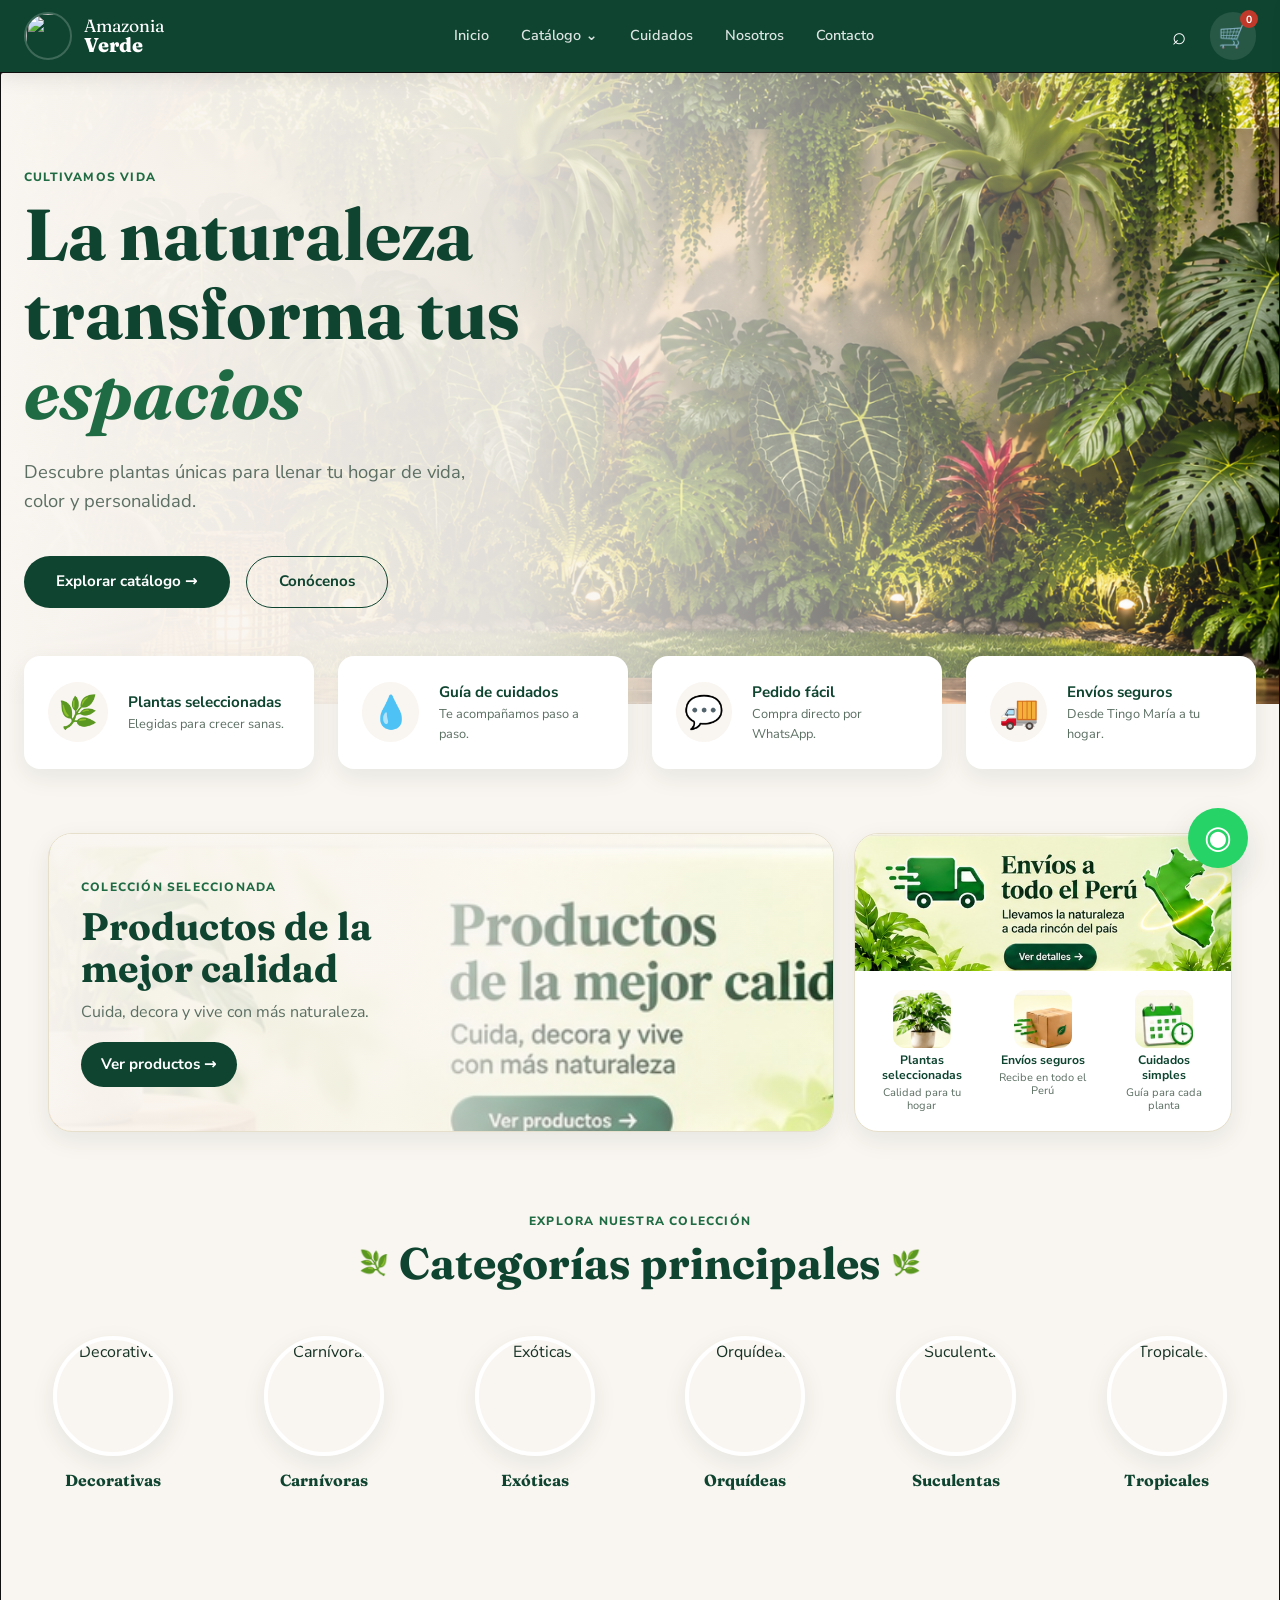
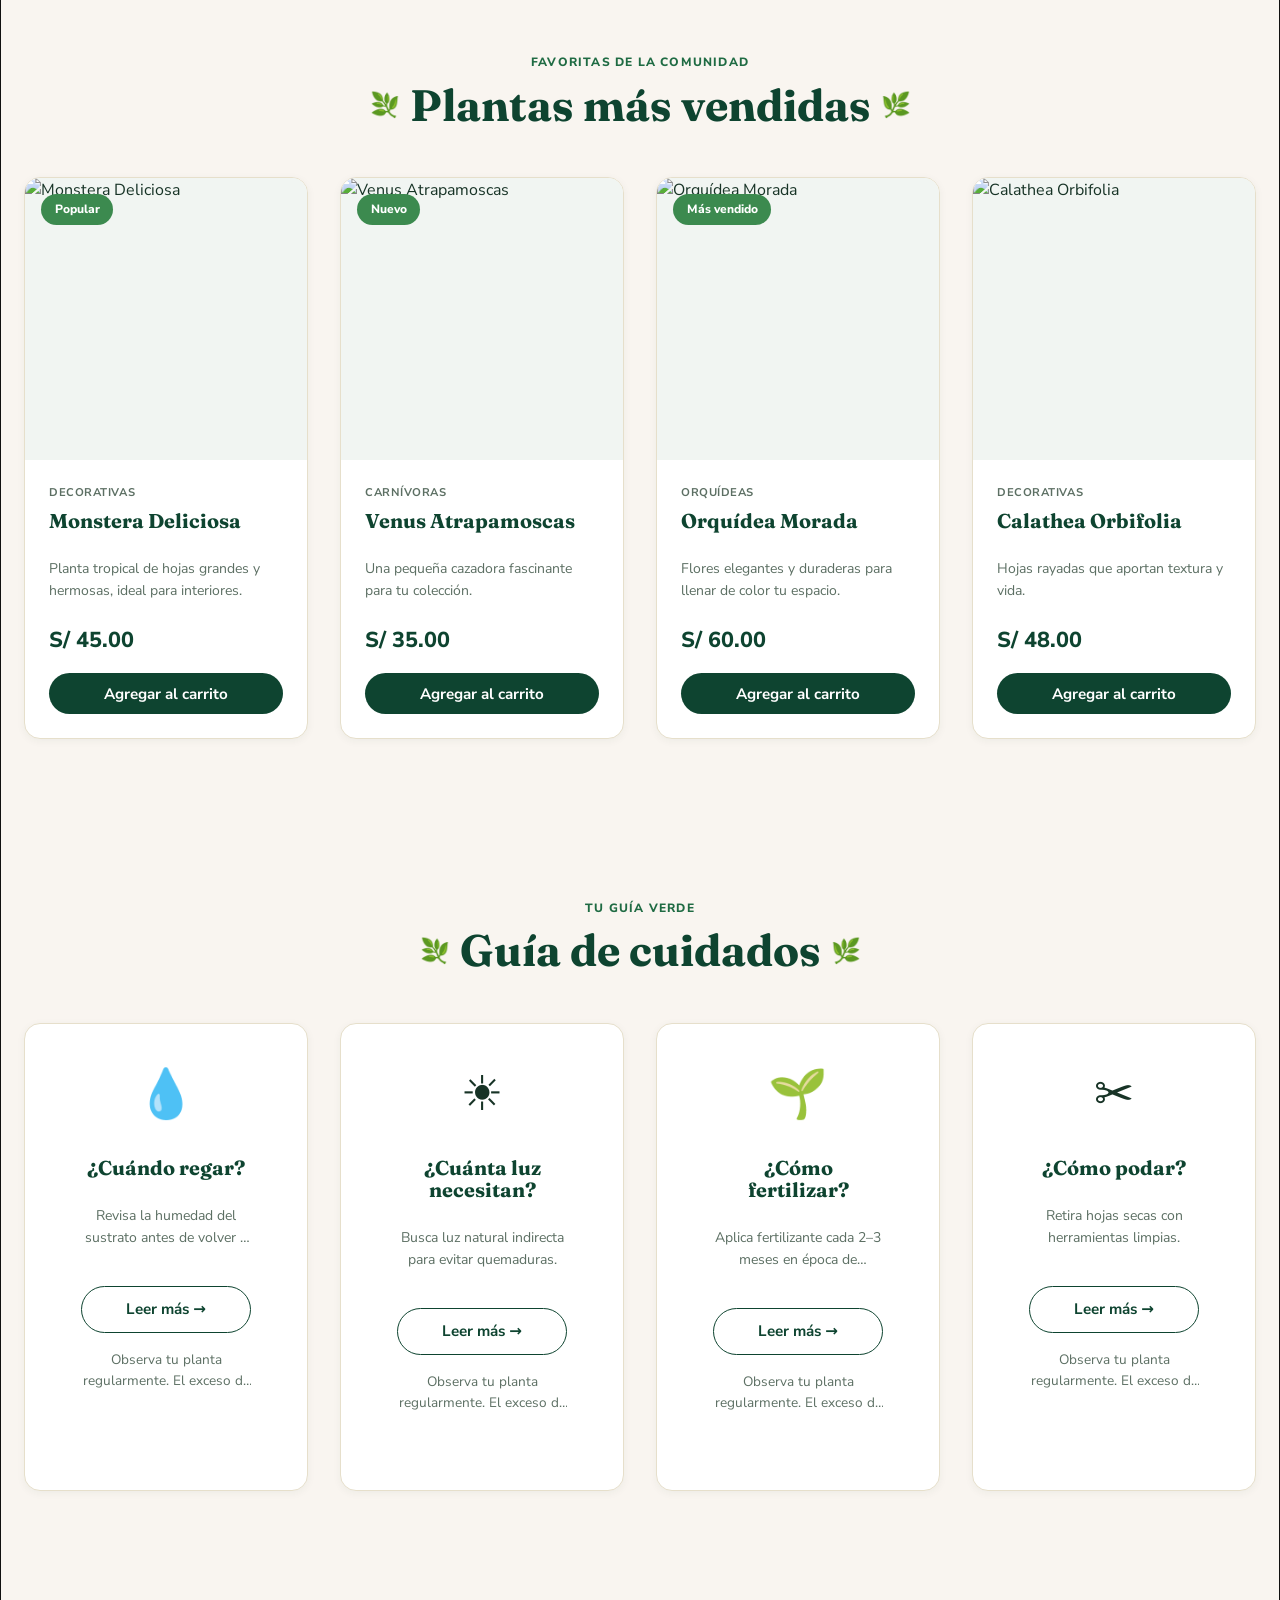
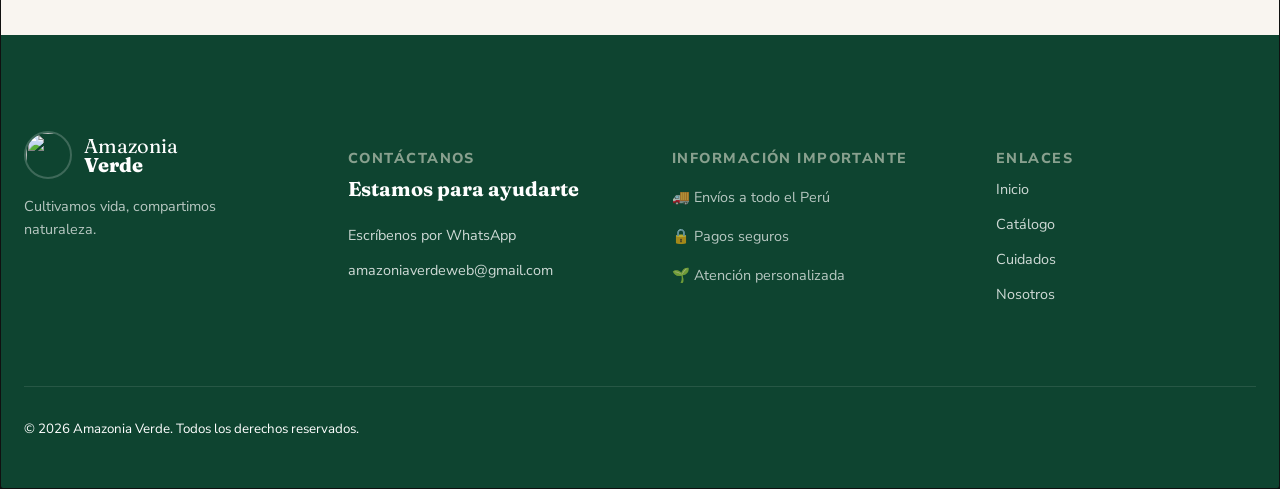
==== index.html @ eeb470ed "Rediseñar vista completa del carrito" ====
<!doctype html>
<html lang="es">
<head>
  <meta charset="UTF-8">
  <meta name="viewport" content="width=device-width, initial-scale=1">
  <meta name="description" content="Amazonia Verde: plantas que dan vida a tus espacios.">
  <meta name="theme-color" content="#0e4430">
  <title>Amazonia Verde | Plantas que dan vida</title>
  <link rel="preconnect" href="https://fonts.googleapis.com">
  <link rel="preconnect" href="https://fonts.gstatic.com" crossorigin>
  <link href="https://fonts.googleapis.com/css2?family=Fraunces:wght@600;700&family=Nunito+Sans:wght@400;600;700;800&display=swap" rel="stylesheet">
  <link rel="stylesheet" href="css/styles.css">
</head>
<body>
  <header class="site-header">
    <a class="brand" href="#inicio" aria-label="Amazonia Verde, inicio"><img src="img/logo-amazonia-verde.jpg" alt="" class="brand-logo"><span>Amazonia<br><b>Verde</b></span></a>
    <nav class="main-nav" id="mainNav" aria-label="Navegación principal"><a href="#inicio">Inicio</a><a href="#catalogo">Catálogo <span>⌄</span></a><a href="#cuidados">Cuidados</a><a href="#nosotros">Nosotros</a><a href="#contacto">Contacto</a></nav>
    <div class="header-actions"><button class="icon-button" id="searchButton" aria-label="Buscar">⌕</button><button class="cart-button" id="btnCarrito" aria-label="Abrir carrito">🛒<b id="contador">0</b></button><button class="menu-button" id="menuButton" aria-label="Abrir menú">☰</button></div>
  </header>
  <main id="app" tabindex="-1"></main>
  <aside class="cart-drawer" id="panelCarrito" aria-label="Carrito de compras" aria-hidden="true"><div class="drawer-head"><div><small class="eyebrow">Tu selección</small><h2>Tu carrito</h2></div><button id="btnCerrar" class="close-button" aria-label="Cerrar carrito">×</button></div><div id="itemsCarrito" class="cart-items"></div><div class="cart-total"><span>Total</span><strong id="total">S/ 0.00</strong></div><label class="field-label">Tu nombre<input id="nombreCliente" type="text" placeholder="¿Cómo te llamas?"></label><button id="btnPedir" class="button button-whatsapp">Finalizar compra por WhatsApp →</button><button id="btnVaciar" class="button button-light">Vaciar carrito</button></aside>
  <div id="drawerBackdrop" class="drawer-backdrop"></div><a class="whatsapp-float" href="https://wa.me/51910388012" target="_blank" rel="noopener" aria-label="Escribir por WhatsApp">◉</a>
  <script src="https://cdn.jsdelivr.net/npm/@supabase/supabase-js@2.49.1"></script><script src="js/config.js"></script><script src="js/data.js"></script><script src="js/supabase.js"></script><script src="js/app.js"></script><script src="js/home_visuals.js"></script><script src="js/cart_page.js"></script>
</body>
</html>
---- css/styles.css ----
/*
 * Amazonia Verde - Stylesheet
 * Modern Botanical Design
 */

:root {
  /* Color Palette */
  --primary-green: #0E4430;
  --primary-green-rgb: 14, 68, 48;
  --secondary-green: #1F6B43;
  --accent-green: #88A08E;
  --leaf-green: #3C8A4F;
  --cream-bg: #F9F5F0;
  --white: #FFFFFF;
  --dark-text: #173326;
  --muted-text: #5C6F63;
  --gold-accent: #E8A23A;
  --danger-red: #C0392B;
  --line-color: #E6DFCB;

  /* Shadows & Radius */
  --shadow-sm: 0 2px 8px rgba(14, 68, 48, 0.05);
  --shadow-md: 0 8px 24px rgba(14, 68, 48, 0.08);
  --shadow-lg: 0 15px 35px rgba(14, 68, 48, 0.12);
  --radius-sm: 8px;
  --radius-md: 16px;
  --radius-lg: 24px;
  --radius-full: 9999px;

  /* Transitions */
  --transition: all 0.3s cubic-bezier(0.4, 0, 0.2, 1);
}

/* Base Styles */
* {
  box-sizing: border-box;
}

html {
  scroll-behavior: smooth;
}

body {
  margin: 0;
  background-color: var(--cream-bg);
  color: var(--dark-text);
  font-family: 'Nunito Sans', system-ui, -apple-system, sans-serif;
  font-size: 16px;
  line-height: 1.6;
  -webkit-font-smoothing: antialiased;
}

h1, h2, h3, h4 {
  font-family: 'Fraunces', Georgia, serif;
  font-weight: 700;
  line-height: 1.1;
  margin: 0;
}

a {
  color: inherit;
  text-decoration: none;
  transition: var(--transition);
}

button, input, select, textarea {
  font-family: inherit;
  font-size: inherit;
}

button {
  cursor: pointer;
  border: none;
  background: none;
}

img {
  max-width: 100%;
  height: auto;
  display: block;
}

.container {
  width: min(1280px, calc(100% - 3rem));
  margin-inline: auto;
}

.eyebrow {
  display: block;
  font-size: 0.75rem;
  font-weight: 800;
  text-transform: uppercase;
  letter-spacing: 0.1em;
  color: var(--secondary-green);
  margin-bottom: 0.5rem;
}

/* Header */
.site-header {
  position: sticky;
  top: 0;
  z-index: 100;
  background-color: var(--primary-green);
  color: var(--white);
  padding: 0.75rem max(1.5rem, calc((100% - 1280px) / 2));
  display: flex;
  align-items: center;
  justify-content: space-between;
  box-shadow: 0 4px 20px rgba(0, 0, 0, 0.1);
}

.brand {
  display: flex;
  align-items: center;
  gap: 0.75rem;
  font-family: 'Fraunces', serif;
  font-size: 1.1rem;
  line-height: 0.95;
}

.brand-logo {
  width: 48px;
  height: 48px;
  border-radius: 50%;
  border: 2px solid rgba(255, 255, 255, 0.2);
  object-fit: cover;
}

.brand span b {
  font-weight: 800;
  font-size: 1.25rem;
}

.main-nav {
  display: flex;
  gap: 2rem;
}

.main-nav a {
  font-size: 0.9rem;
  font-weight: 600;
  color: rgba(255, 255, 255, 0.85);
}

.main-nav a:hover {
  color: var(--white);
}

.header-actions {
  display: flex;
  align-items: center;
  gap: 1rem;
}

.icon-button, .cart-button, .menu-button {
  color: var(--white);
  padding: 0.5rem;
  display: flex;
  align-items: center;
  justify-content: center;
  font-size: 1.5rem;
  border-radius: var(--radius-full);
}

.cart-button {
  position: relative;
  background-color: rgba(255, 255, 255, 0.1);
}

.cart-button b {
  position: absolute;
  top: -2px;
  right: -2px;
  background-color: var(--danger-red);
  color: var(--white);
  font-size: 0.65rem;
  min-width: 18px;
  height: 18px;
  display: flex;
  align-items: center;
  justify-content: center;
  border-radius: 50%;
}

.menu-button {
  display: none;
}

/* Hero Section */
.hero {
  padding: 6rem 0;
  min-height: 500px;
  display: flex;
  align-items: center;
  background:
    linear-gradient(90deg, var(--cream-bg) 0%, rgba(249, 245, 240, 0.9) 40%, rgba(249, 245, 240, 0) 100%),
    url('../img/dashboard-jardin.png') right center / cover no-repeat;
}

.hero-content {
  max-width: 600px;
}

.hero h1 {
  font-size: clamp(2.5rem, 8vw, 4.5rem);
  color: var(--primary-green);
  margin-bottom: 1.5rem;
}

.hero h1 em {
  font-style: italic;
  color: var(--secondary-green);
}

.hero p {
  font-size: 1.15rem;
  color: var(--muted-text);
  margin-bottom: 2.5rem;
  max-width: 450px;
}

.hero-actions {
  display: flex;
  gap: 1rem;
}

/* Buttons */
.button {
  display: inline-flex;
  align-items: center;
  justify-content: center;
  padding: 0.8rem 2rem;
  border-radius: var(--radius-full);
  font-weight: 700;
  font-size: 0.95rem;
  transition: var(--transition);
}

.button-primary {
  background-color: var(--primary-green);
  color: var(--white);
}

.button-primary:hover {
  background-color: var(--secondary-green);
  transform: translateY(-3px);
  box-shadow: var(--shadow-md);
}

.button-light {
  background-color: transparent;
  color: var(--primary-green);
  border: 1.5px solid var(--primary-green);
}

.button-light:hover {
  background-color: var(--primary-green);
  color: var(--white);
}

.button-whatsapp {
  background-color: #25D366;
  color: var(--white);
}

.button-whatsapp:hover {
  background-color: #128C7E;
  transform: translateY(-3px);
  box-shadow: var(--shadow-md);
}

/* Features */
.features {
  display: grid;
  grid-template-columns: repeat(auto-fit, minmax(240px, 1fr));
  gap: 1.5rem;
  margin-top: -3rem;
  position: relative;
  z-index: 10;
}

.feature {
  background-color: var(--white);
  padding: 1.5rem;
  border-radius: var(--radius-md);
  box-shadow: var(--shadow-md);
  display: flex;
  align-items: center;
  gap: 1.25rem;
}

.feature span {
  font-size: 2rem;
  background-color: var(--cream-bg);
  width: 60px;
  height: 60px;
  display: flex;
  align-items: center;
  justify-content: center;
  border-radius: 50%;
}

.feature-info {
  display: flex;
  flex-direction: column;
}

.feature strong {
  font-size: 0.95rem;
  color: var(--primary-green);
}

.feature small {
  font-size: 0.8rem;
  color: var(--muted-text);
}

/* Section Common */
.section {
  padding: 5rem 0;
}

.section-heading {
  margin-bottom: 3rem;
  text-align: center;
}

.section-heading h2 {
  font-size: clamp(2rem, 5vw, 2.75rem);
  color: var(--primary-green);
  position: relative;
  display: inline-block;
}

.section-heading h2::after {
  content: '🌿';
  position: absolute;
  right: -40px;
  top: 50%;
  transform: translateY(-50%);
  font-size: 1.5rem;
}

.section-heading h2::before {
  content: '🌿';
  position: absolute;
  left: -40px;
  top: 50%;
  transform: translateY(-50%) scaleX(-1);
  font-size: 1.5rem;
}

/* Category Grid */
.category-grid {
  display: grid;
  grid-template-columns: repeat(auto-fill, minmax(150px, 1fr));
  gap: 2rem;
  justify-items: center;
}

.category-card {
  text-align: center;
  max-width: 140px;
}

.category-card img {
  width: 120px;
  height: 120px;
  border-radius: 50%;
  object-fit: cover;
  margin-bottom: 1rem;
  border: 4px solid var(--white);
  box-shadow: var(--shadow-md);
  transition: var(--transition);
}

.category-card:hover img {
  transform: scale(1.05) rotate(5deg);
  box-shadow: var(--shadow-lg);
  border-color: var(--accent-green);
}

.category-card h3 {
  font-size: 1rem;
  color: var(--primary-green);
  margin-bottom: 0.25rem;
}

.category-card small {
  display: none; /* Keep it clean like mockup */
}

/* Product Cards */
.product-grid {
  display: grid;
  grid-template-columns: repeat(auto-fill, minmax(260px, 1fr));
  gap: 2rem;
}

.product-card {
  background-color: var(--white);
  border-radius: var(--radius-md);
  overflow: hidden;
  box-shadow: var(--shadow-sm);
  transition: var(--transition);
  display: flex;
  flex-direction: column;
  position: relative;
  border: 1px solid var(--line-color);
}

.product-card:hover {
  transform: translateY(-10px);
  box-shadow: var(--shadow-lg);
}

.product-image {
  aspect-ratio: 1;
  overflow: hidden;
  background-color: #f1f5f2;
}

.product-image img {
  width: 100%;
  height: 100%;
  object-fit: cover;
  transition: var(--transition);
}

.product-card:hover .product-image img {
  transform: scale(1.1);
}

.product-body {
  padding: 1.5rem;
  flex-grow: 1;
  display: flex;
  flex-direction: column;
}

.product-body small {
  color: var(--muted-text);
  font-weight: 700;
  text-transform: uppercase;
  font-size: 0.7rem;
  letter-spacing: 0.05em;
  margin-bottom: 0.5rem;
}

.product-body h3 {
  font-size: 1.25rem;
  color: var(--primary-green);
  margin-bottom: 0.75rem;
}

.product-body p {
  font-size: 0.875rem;
  color: var(--muted-text);
  margin-bottom: 1.25rem;
  display: -webkit-box;
  -webkit-line-clamp: 2;
  -webkit-box-orient: vertical;
  overflow: hidden;
}

.product-meta {
  margin-top: auto;
  display: flex;
  align-items: center;
  justify-content: space-between;
}

.price {
  font-weight: 800;
  font-size: 1.35rem;
  color: var(--primary-green);
}

.tag {
  position: absolute;
  top: 1rem;
  left: 1rem;
  background-color: var(--leaf-green);
  color: var(--white);
  padding: 0.35rem 0.85rem;
  border-radius: var(--radius-full);
  font-size: 0.75rem;
  font-weight: 800;
  z-index: 2;
}

.product-card .button {
  width: 100%;
  margin-top: 1rem;
  padding: 0.65rem;
}

/* Catalog Page */
.banner {
  background-color: var(--primary-green);
  color: var(--white);
  padding: 4rem 2rem;
  text-align: center;
  border-radius: var(--radius-lg);
  margin-top: 1rem;
}

.banner h2 {
  font-size: 3rem;
  margin-bottom: 1rem;
}

.banner p {
  color: rgba(255, 255, 255, 0.8);
  max-width: 600px;
  margin-inline: auto;
}

.listing-header {
  display: flex;
  justify-content: space-between;
  align-items: flex-end;
  margin-bottom: 2rem;
}

.listing-layout {
  display: grid;
  grid-template-columns: 280px 1fr;
  gap: 3rem;
}

.filters {
  background-color: var(--white);
  padding: 2rem;
  border-radius: var(--radius-md);
  box-shadow: var(--shadow-sm);
  height: sticky;
  top: 100px;
  align-self: start;
}

.filters h3 {
  color: var(--primary-green);
  margin-bottom: 1.5rem;
  font-size: 1.5rem;
}

.filters label {
  display: block;
  margin-bottom: 1rem;
  font-weight: 600;
  color: var(--muted-text);
  font-size: 0.9rem;
}

.filters input[type="search"],
.filters input[type="number"],
.sort-select {
  width: 100%;
  padding: 0.75rem 1rem;
  border: 1px solid var(--line-color);
  border-radius: var(--radius-full);
  margin-top: 0.5rem;
  background-color: var(--cream-bg);
}

.filter-check {
  display: flex !important;
  align-items: center;
  gap: 0.75rem;
  cursor: pointer;
}

.filter-check input {
  width: 18px;
  height: 18px;
  accent-color: var(--primary-green);
}

hr {
  border: none;
  border-top: 1px solid var(--line-color);
  margin: 1.5rem 0;
}

/* Detail Page */
.detail-layout {
  display: grid;
  grid-template-columns: 80px 1.2fr 1fr;
  gap: 2.5rem;
  margin-top: 3rem;
}

.thumbs {
  display: flex;
  flex-direction: column;
  gap: 1rem;
}

.thumbs img {
  border-radius: var(--radius-sm);
  border: 2px solid transparent;
  cursor: pointer;
  transition: var(--transition);
}

.thumbs img:hover {
  border-color: var(--accent-green);
}

.detail-main-image {
  border-radius: var(--radius-lg);
  overflow: hidden;
  box-shadow: var(--shadow-md);
}

.detail-main-image img {
  width: 100%;
  height: 100%;
  object-fit: cover;
}

.detail-info h1 {
  font-size: 3.5rem;
  color: var(--primary-green);
  margin-bottom: 1rem;
}

.detail-info .price {
  font-size: 2.5rem;
  margin-bottom: 1.5rem;
  display: block;
}

.care-box {
  background-color: var(--white);
  padding: 1.5rem;
  border-radius: var(--radius-md);
  margin-bottom: 2rem;
  display: grid;
  gap: 1rem;
  box-shadow: var(--shadow-sm);
}

.care-box div {
  display: flex;
  align-items: center;
  gap: 0.75rem;
  font-size: 0.95rem;
}

.quantity {
  display: flex;
  align-items: center;
  gap: 1.5rem;
  margin-bottom: 2rem;
  background-color: var(--white);
  padding: 0.5rem 1rem;
  width: fit-content;
  border-radius: var(--radius-full);
  box-shadow: var(--shadow-sm);
}

.quantity button {
  width: 36px;
  height: 36px;
  border-radius: 50%;
  background-color: var(--cream-bg);
  display: flex;
  align-items: center;
  justify-content: center;
  font-size: 1.2rem;
  font-weight: 700;
  transition: var(--transition);
}

.quantity button:hover {
  background-color: var(--accent-green);
  color: var(--white);
}

.detail-info .button {
  width: 100%;
  margin-bottom: 1rem;
  padding: 1.2rem;
  font-size: 1.1rem;
}

/* Footer */
.footer {
  background-color: var(--primary-green);
  color: var(--white);
  padding: 6rem 0 3rem;
  margin-top: 4rem;
}

.footer .container {
  display: grid;
  grid-template-columns: repeat(auto-fit, minmax(200px, 1fr));
  gap: 4rem;
}

.footer .brand span {
  font-size: 1.25rem;
}

.footer p {
  color: rgba(255, 255, 255, 0.7);
  font-size: 0.9rem;
  margin-top: 1rem;
}

.footer .eyebrow {
  color: var(--accent-green);
}

.footer h3 {
  font-family: 'Fraunces', serif;
  font-size: 1.25rem;
  margin-bottom: 1.5rem;
}

.footer-links {
  display: flex;
  flex-direction: column;
  gap: 0.75rem;
}

.footer-links a {
  color: rgba(255, 255, 255, 0.8);
  font-size: 0.9rem;
}

.footer-links a:hover {
  color: var(--white);
  padding-left: 5px;
}

.footer-bottom {
  margin-top: 5rem;
  padding-top: 2rem;
  border-top: 1px solid rgba(255, 255, 255, 0.1);
  display: flex;
  justify-content: space-between;
  align-items: center;
  flex-wrap: wrap;
  gap: 1rem;
}

/* Cart Drawer */
.cart-drawer {
  position: fixed;
  top: 0;
  right: -450px;
  width: min(100%, 420px);
  height: 100vh;
  background-color: var(--white);
  z-index: 1000;
  padding: 1.8rem 1.5rem 1.4rem;
  display: flex;
  flex-direction: column;
  box-shadow: -10px 0 30px rgba(0, 0, 0, 0.1);
  transition: var(--transition);
}

.cart-drawer.open {
  right: 0;
}

.drawer-head {
  display: flex;
  justify-content: space-between;
  align-items: center;
  margin-bottom: 1rem;
}

.drawer-head h2 {
  font-size: 1.75rem;
  color: var(--primary-green);
}

.close-button {
  font-size: 2rem;
  color: var(--muted-text);
}

.cart-items {
  flex: 1 1 auto;
  overflow-y: auto;
  min-height: 0;
  margin-bottom: 1rem;
  padding-right: .25rem;
}

.cart-item {
  display: flex;
  align-items: center;
  gap: .75rem;
  padding: .9rem 0;
  border-bottom: 1px solid var(--line-color);
}

.cart-item-image {
  flex: 0 0 58px;
  width: 58px;
  height: 58px;
  overflow: hidden;
  border-radius: 12px;
  background: var(--cream-bg);
}

.cart-item-image img {
  width: 100%;
  height: 100%;
  object-fit: cover;
}

.cart-item-info {
  display: grid;
  flex: 1;
  min-width: 0;
  gap: .12rem;
}

.cart-item-info strong {
  overflow: hidden;
  color: var(--dark-text);
  font-size: .9rem;
  text-overflow: ellipsis;
  white-space: nowrap;
}

.cart-item-info small {
  color: var(--muted-text);
  font-size: .72rem;
}

.cart-item-info b {
  color: var(--primary-green);
  font-size: .98rem;
}

.cart-item-actions {
  display: grid;
  justify-items: end;
  gap: .35rem;
}

.cart-item-controls {
  display: flex;
  align-items: center;
  gap: 0.75rem;
  color: var(--dark-text);
  font-weight: 800;
}

.cart-item-controls button {
  width: 30px;
  height: 30px;
  border-radius: 50%;
  border: 1px solid var(--line-color);
  display: grid;
  align-items: center;
  justify-content: center;
  color: var(--primary-green);
  background: var(--white);
  font-size: 1.05rem;
}

.cart-item-controls button:hover { border-color: var(--secondary-green); background: #eef5e7; }
.cart-remove { border: 0; padding: 0; color: var(--danger-red); background: transparent; font-size: .68rem; font-weight: 800; }
.cart-remove:hover { text-decoration: underline; }

.cart-empty { display: grid; justify-items: center; gap: .45rem; padding: 3rem 1rem; color: var(--muted-text); text-align: center; }
.cart-empty span { display: grid; place-items: center; width: 58px; height: 58px; margin-bottom: .3rem; border-radius: 50%; background: #eef5e7; font-size: 1.7rem; }
.cart-empty strong { color: var(--primary-green); font-size: 1rem; }
.cart-empty small { margin-bottom: .7rem; }

.cart-total {
  border-top: 1px solid var(--line-color);
  padding: 1rem 0 .75rem;
  display: flex;
  justify-content: space-between;
  align-items: center;
  font-size: 1.35rem;
  font-weight: 800;
  color: var(--primary-green);
}

.cart-total strong { font-size: 1.55rem; }
.cart-drawer > .field-label { margin-bottom: .15rem; }
.cart-drawer > .button { min-height: 48px; }

.drawer-backdrop {
  position: fixed;
  inset: 0;
  background-color: rgba(14, 68, 48, 0.4);
  backdrop-filter: blur(4px);
  z-index: 900;
  display: none;
}

.drawer-backdrop.open {
  display: block;
}

/* Floating WhatsApp */
.whatsapp-float {
  position: fixed;
  bottom: 2rem;
  right: 2rem;
  background-color: #25D366;
  color: var(--white);
  width: 60px;
  height: 60px;
  border-radius: 50%;
  display: flex;
  align-items: center;
  justify-content: center;
  font-size: 2rem;
  box-shadow: var(--shadow-lg);
  z-index: 50;
}

/* About Page */
.about-grid {
  display: grid;
  grid-template-columns: 1fr 1fr;
  gap: 4rem;
  align-items: center;
}

.about-image {
  border-radius: var(--radius-lg);
  aspect-ratio: 4/5;
  background: url('../img/fondo-catalogo-amazonia.png') center/cover;
}

.checks {
  margin-top: 2rem;
  display: grid;
  gap: 1rem;
}

.checks span {
  display: flex;
  align-items: center;
  gap: 0.75rem;
  font-weight: 700;
  color: var(--secondary-green);
}

.checks span::before {
  content: '✓';
  background-color: var(--secondary-green);
  color: var(--white);
  width: 24px;
  height: 24px;
  border-radius: 50%;
  display: flex;
  align-items: center;
  justify-content: center;
  font-size: 0.8rem;
}

/* Responsive */
@media (max-width: 1024px) {
  .listing-layout {
    grid-template-columns: 1fr;
  }
  .filters {
    position: static;
  }
  .about-grid {
    grid-template-columns: 1fr;
  }
}

@media (max-width: 768px) {
  .main-nav {
    display: none;
  }

  .menu-button {
    display: block;
  }

  .hero {
    background: linear-gradient(180deg, rgba(249, 245, 240, 0.9) 0%, rgba(249, 245, 240, 0.9) 100%),
                url('../img/dashboard-jardin.png') center/cover;
    text-align: center;
    padding: 4rem 0;
  }

  .hero-content {
    margin-inline: auto;
  }

  .hero-actions {
    justify-content: center;
  }

  .detail-layout {
    grid-template-columns: 1fr;
  }

  .thumbs {
    flex-direction: row;
    order: 2;
  }

  .footer .container {
    grid-template-columns: 1fr;
    text-align: center;
  }

  .footer-bottom {
    justify-content: center;
  }
}

@media (max-width: 480px) {
  .hero h1 {
    font-size: 3rem;
  }

  .product-grid {
    grid-template-columns: 1fr;
  }
}

/* Promociones visuales de la página principal */
.home-promos { display: grid; grid-template-columns: 1.35fr .65fr; gap: 1.25rem; margin-top: 4rem; }
.home-promo-main, .home-promo-side { position: relative; overflow: hidden; border-radius: var(--radius-lg); background: var(--white); box-shadow: var(--shadow-md); border: 1px solid var(--line-color); }
.home-promo-main { min-height: 270px; display: flex; align-items: center; }
.home-promo-main > img { position: absolute; inset: 0; width: 100%; height: 100%; object-fit: cover; }
.home-promo-main::after { content: ''; position: absolute; inset: 0; background: linear-gradient(90deg, rgba(249,245,240,.98) 0%, rgba(249,245,240,.84) 43%, rgba(249,245,240,.08) 100%); }
.home-promo-copy { position: relative; z-index: 1; width: 52%; padding: 2rem; }
.home-promo-copy h2 { color: var(--primary-green); font-size: clamp(1.7rem, 3vw, 2.5rem); margin: .35rem 0 .65rem; }
.home-promo-copy p { color: var(--muted-text); margin: 0 0 1rem; }
.home-promo-copy .button { padding: .65rem 1.25rem; }
.home-promo-side > img { width: 100%; aspect-ratio: 2.75 / 1; object-fit: cover; }
.home-service-grid { display: grid; grid-template-columns: repeat(3, 1fr); gap: .65rem; padding: .75rem; }
.home-service-grid a { display: flex; flex-direction: column; align-items: center; gap: .35rem; padding: .45rem; text-align: center; border-radius: 12px; color: var(--primary-green); }
.home-service-grid a:hover { background: #f1f5f2; transform: translateY(-2px); }
.home-service-grid img { width: 58px; height: 58px; border-radius: 12px; object-fit: cover; }
.home-service-grid span { display: flex; flex-direction: column; line-height: 1.2; }
.home-service-grid b { font-size: .76rem; }
.home-service-grid small { color: var(--muted-text); font-size: .68rem; margin-top: .2rem; }
@media (max-width: 850px) { .home-promos { grid-template-columns: 1fr; } .home-promo-copy { width: 65%; } }
@media (max-width: 480px) { .home-promo-copy { width: 85%; padding: 1.35rem; } .home-service-grid { grid-template-columns: 1fr; } .home-service-grid a { flex-direction: row; text-align: left; } }

/* Vista completa del carrito */
.cart-page { min-height: 62vh; padding-top: 4.5rem; }
.cart-page h1 { color: #111a13; font-family: 'Nunito Sans', sans-serif; font-size: clamp(2.6rem, 5vw, 4rem); font-weight: 800; margin-bottom: 3rem; }
.cart-page-table-wrap { overflow-x: auto; }
.cart-page-table { width: 100%; min-width: 760px; border-collapse: collapse; color: var(--dark-text); }
.cart-page-table th { padding: 0 1rem 1.2rem; border-bottom: 1px solid var(--line-color); color: var(--muted-text); font-size: .82rem; letter-spacing: .04em; text-align: left; text-transform: uppercase; }
.cart-page-table td { padding: 1.05rem 1rem; border-bottom: 1px solid var(--line-color); font-size: 1.05rem; }
.cart-page-product { display: flex; align-items: center; gap: 1rem; min-width: 320px; color: var(--secondary-green); }
.cart-page-thumb { width: 66px; height: 66px; overflow: hidden; flex: 0 0 66px; border-radius: 10px; background: #edf5ed; }
.cart-page-thumb img { width: 100%; height: 100%; object-fit: cover; }
.cart-page-qty { width: 98px; padding: .75rem .85rem; border: 1px solid #cbd0c1; border-radius: 12px; background: #fff; color: var(--dark-text); }
.cart-page-remove { padding: .65rem 1.2rem; border: 2px solid #d0d5c6; border-radius: 18px; color: #111a13; font-weight: 800; background: #fff; }
.cart-page-remove:hover { border-color: var(--secondary-green); color: var(--secondary-green); }
.cart-page-actions { padding-top: 1.25rem; }
.cart-page-actions .button { padding: .75rem 1.35rem; }
.cart-page-bottom { display: flex; justify-content: flex-end; align-items: center; gap: 2rem; margin-top: 2rem; padding-top: 3rem; }
.cart-page-bottom > strong { color: #111a13; font-size: 1.7rem; }
.cart-page-bottom .button { min-width: 330px; padding: 1rem 1.5rem; }
.cart-page-empty { padding: 3rem 0; text-align: center; }
.cart-page-empty h2 { color: var(--primary-green); }
@media (max-width: 700px) { .cart-page { padding-top: 2.5rem; } .cart-page h1 { margin-bottom: 2rem; } .cart-page-bottom { flex-direction: column; align-items: stretch; gap: 1rem; } .cart-page-bottom .button { min-width: 0; } }
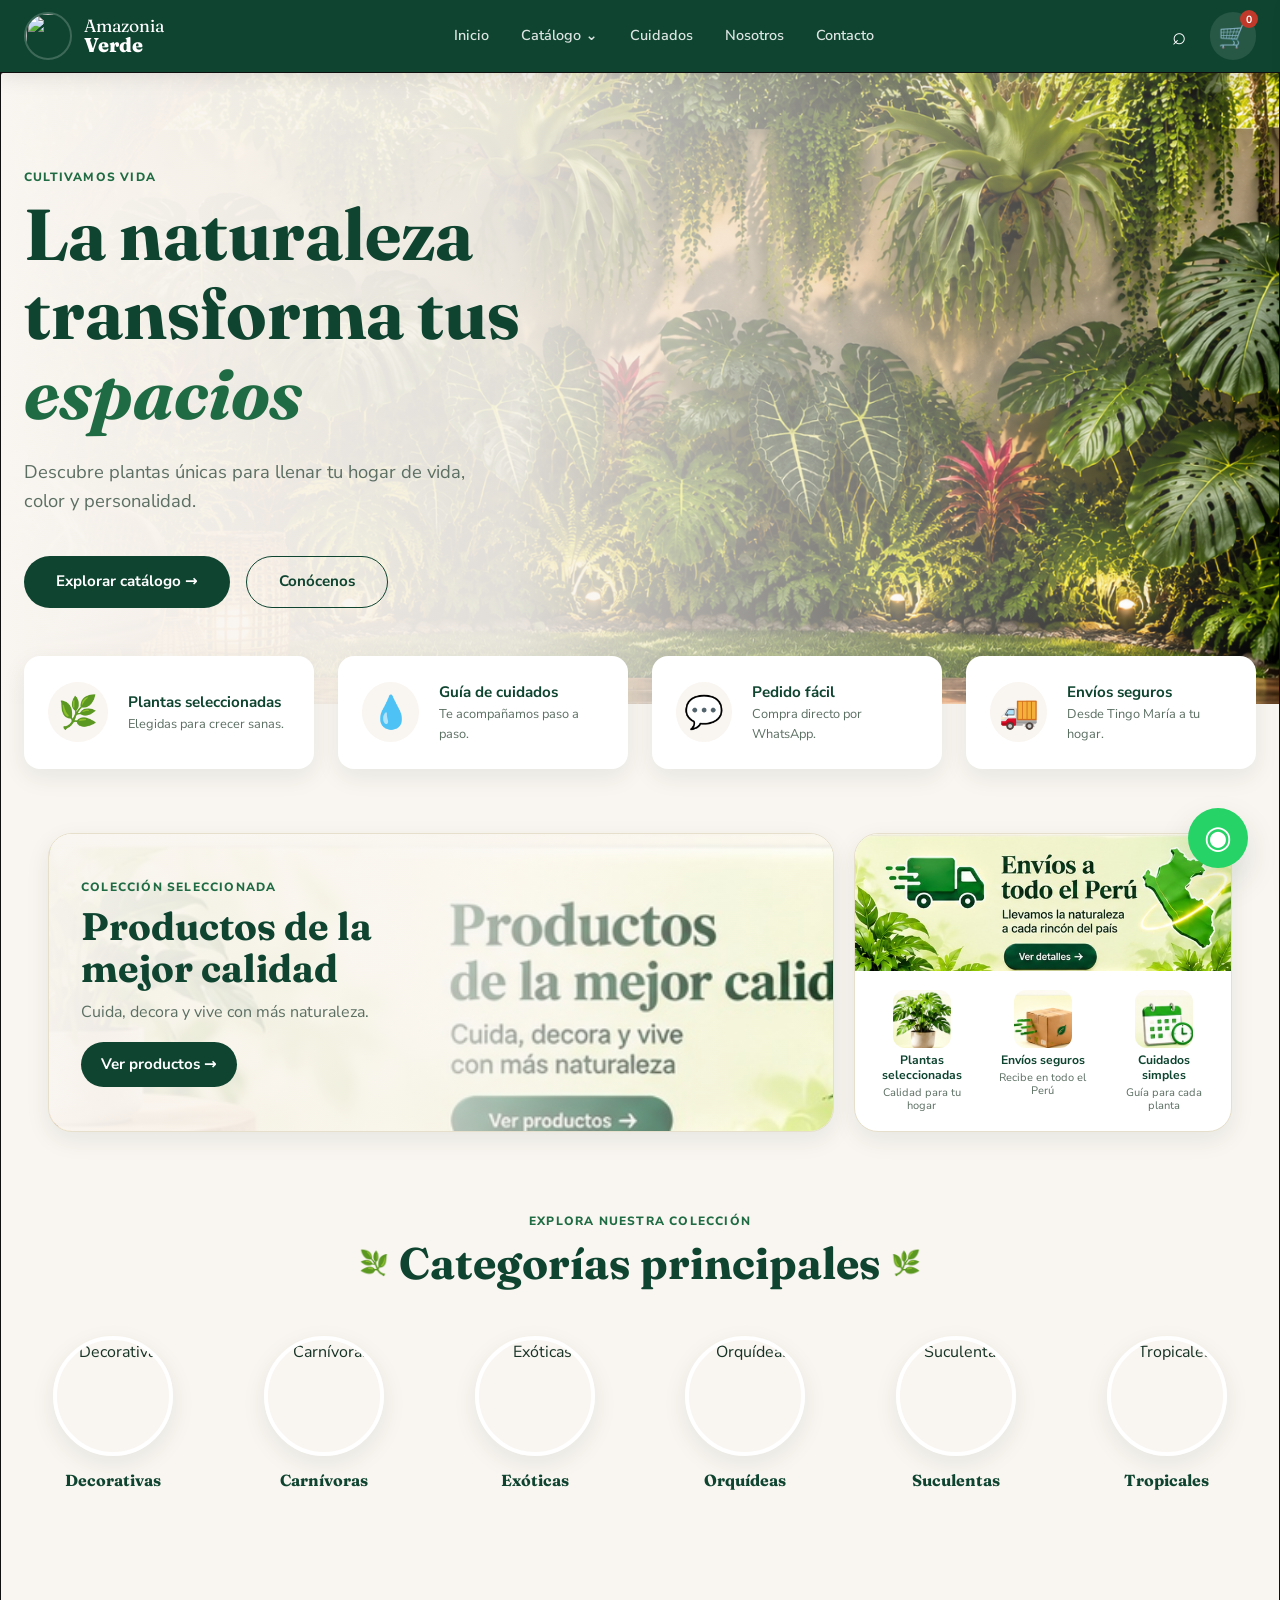
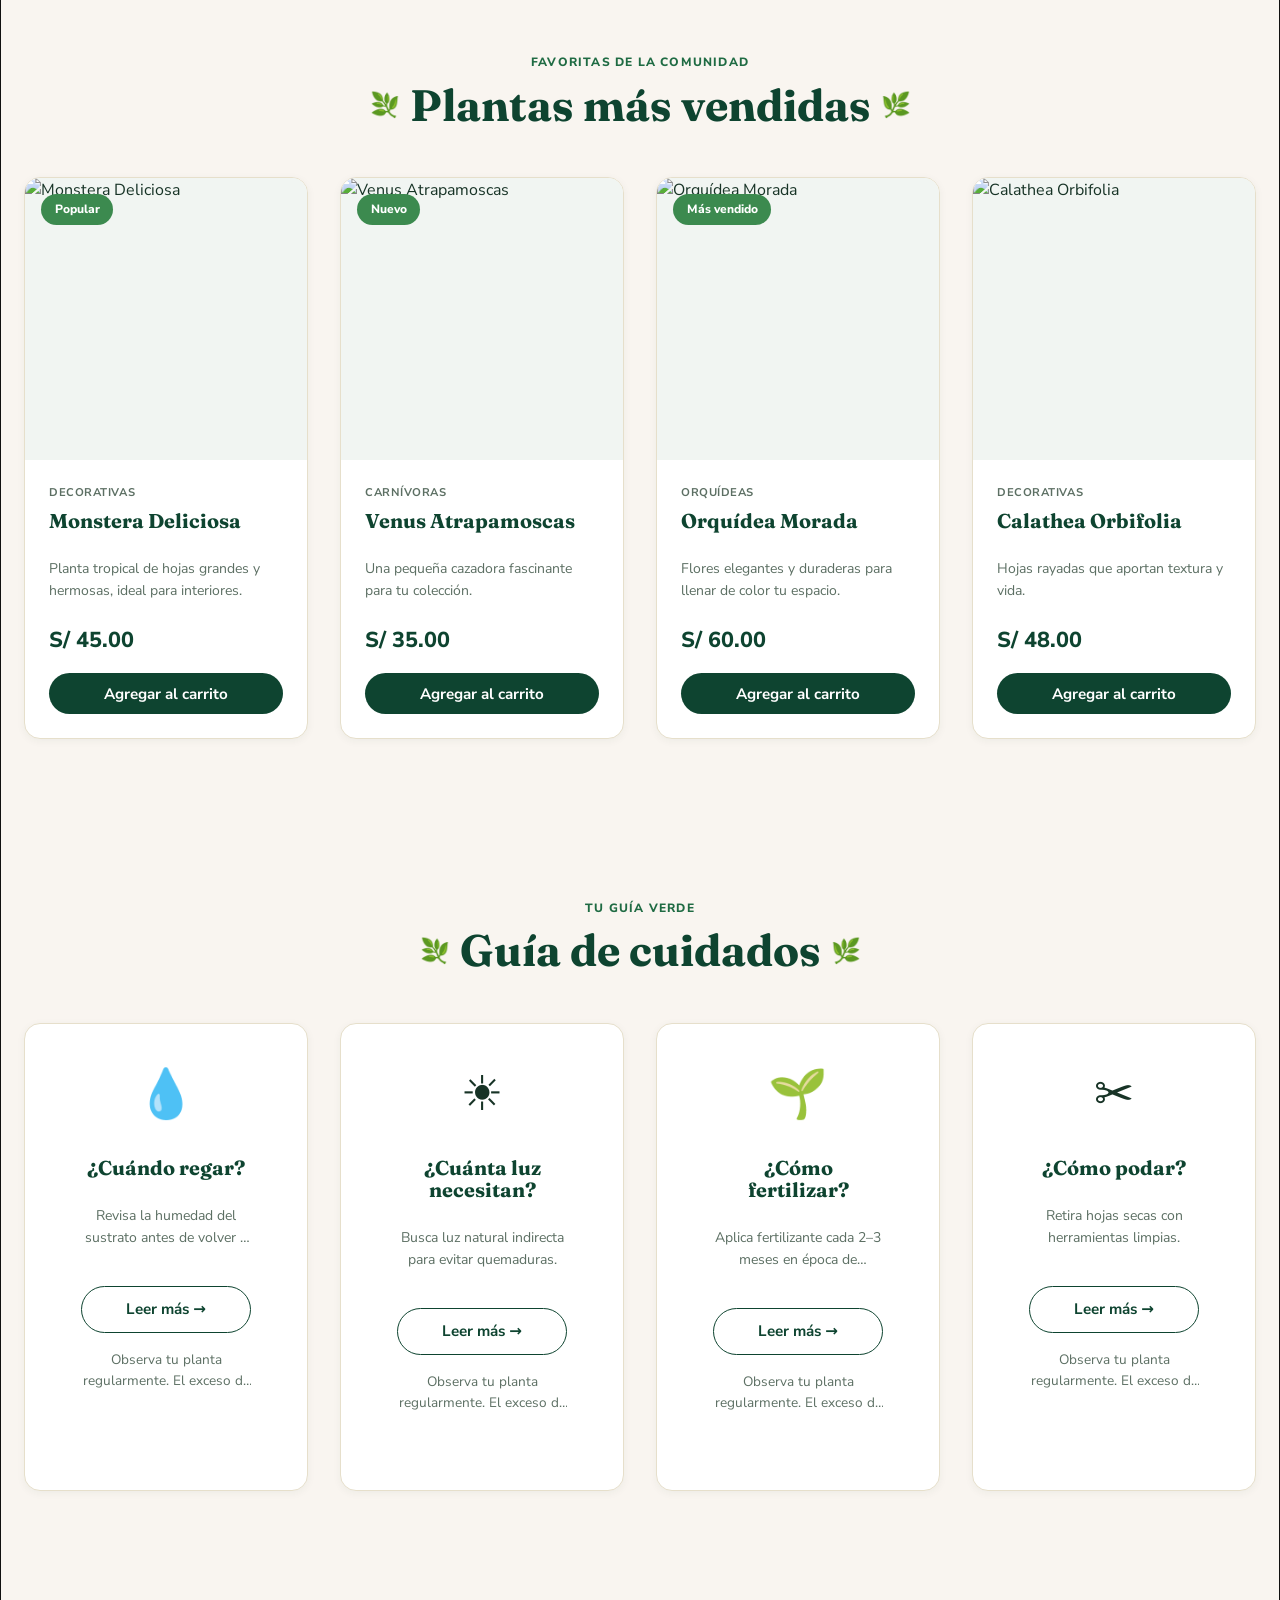
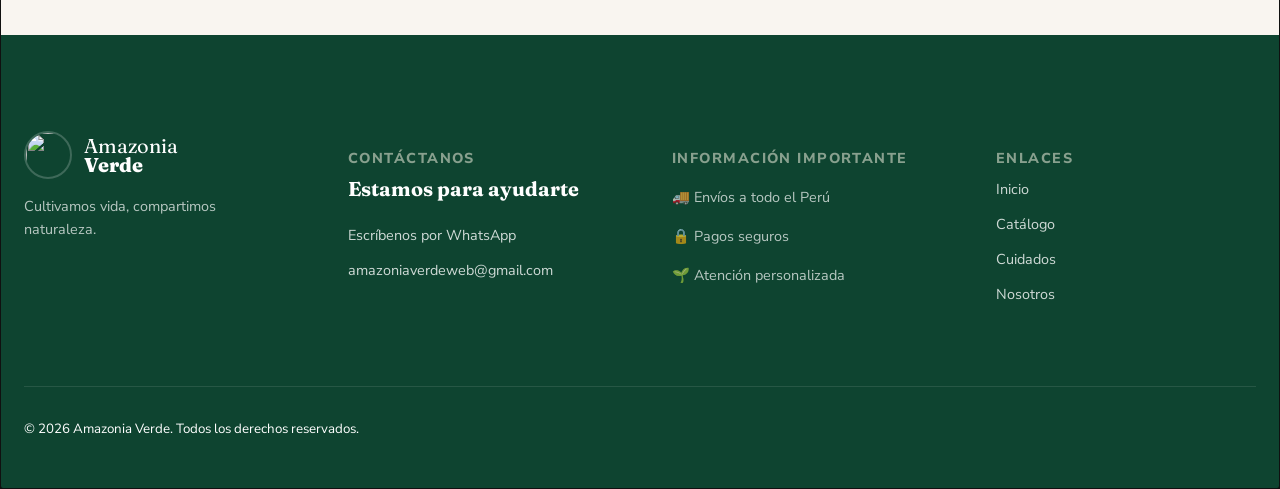
==== commit a3bdacd4: "Completar formulario y flujo del carrito" ====
--- a/index.html
+++ b/index.html
@@ -18,8 +18,8 @@
     <div class="header-actions"><button class="icon-button" id="searchButton" aria-label="Buscar">⌕</button><button class="cart-button" id="btnCarrito" aria-label="Abrir carrito">🛒<b id="contador">0</b></button><button class="menu-button" id="menuButton" aria-label="Abrir menú">☰</button></div>
   </header>
   <main id="app" tabindex="-1"></main>
-  <aside class="cart-drawer" id="panelCarrito" aria-label="Carrito de compras" aria-hidden="true"><div class="drawer-head"><div><small class="eyebrow">Tu selección</small><h2>Tu carrito</h2></div><button id="btnCerrar" class="close-button" aria-label="Cerrar carrito">×</button></div><div id="itemsCarrito" class="cart-items"></div><div class="cart-total"><span>Total</span><strong id="total">S/ 0.00</strong></div><label class="field-label">Tu nombre<input id="nombreCliente" type="text" placeholder="¿Cómo te llamas?"></label><button id="btnPedir" class="button button-whatsapp">Finalizar compra por WhatsApp →</button><button id="btnVaciar" class="button button-light">Vaciar carrito</button></aside>
+  <aside class="cart-drawer" id="panelCarrito" aria-label="Carrito de compras" aria-hidden="true"><div class="drawer-head"><div><small class="eyebrow">Tu selección</small><h2>Tu carrito</h2></div><button id="btnCerrar" class="close-button" aria-label="Cerrar carrito">×</button></div><div id="itemsCarrito" class="cart-items"></div><div class="cart-total"><span>Total</span><strong id="total">S/ 0.00</strong></div><label class="field-label">Tu nombre<input id="nombreCliente" type="text" placeholder="¿Cómo te llamas?"></label><button id="btnPedir" class="button button-primary">Continuar compra →</button><button id="btnContinuarCatalogo" class="button button-light">Continuar comprando</button><button id="btnVaciar" class="button button-light">Vaciar carrito</button></aside>
   <div id="drawerBackdrop" class="drawer-backdrop"></div><a class="whatsapp-float" href="https://wa.me/51910388012" target="_blank" rel="noopener" aria-label="Escribir por WhatsApp">◉</a>
-  <script src="https://cdn.jsdelivr.net/npm/@supabase/supabase-js@2.49.1"></script><script src="js/config.js"></script><script src="js/data.js"></script><script src="js/supabase.js"></script><script src="js/app.js"></script><script src="js/home_visuals.js"></script><script src="js/cart_page.js"></script>
+  <script src="https://cdn.jsdelivr.net/npm/@supabase/supabase-js@2.49.1"></script><script src="js/config.js"></script><script src="js/data.js"></script><script src="js/supabase.js"></script><script src="js/app.js"></script><script src="js/home_visuals.js"></script><script src="js/cart_page.js"></script><script src="js/order_stock.js"></script>
 </body>
 </html>
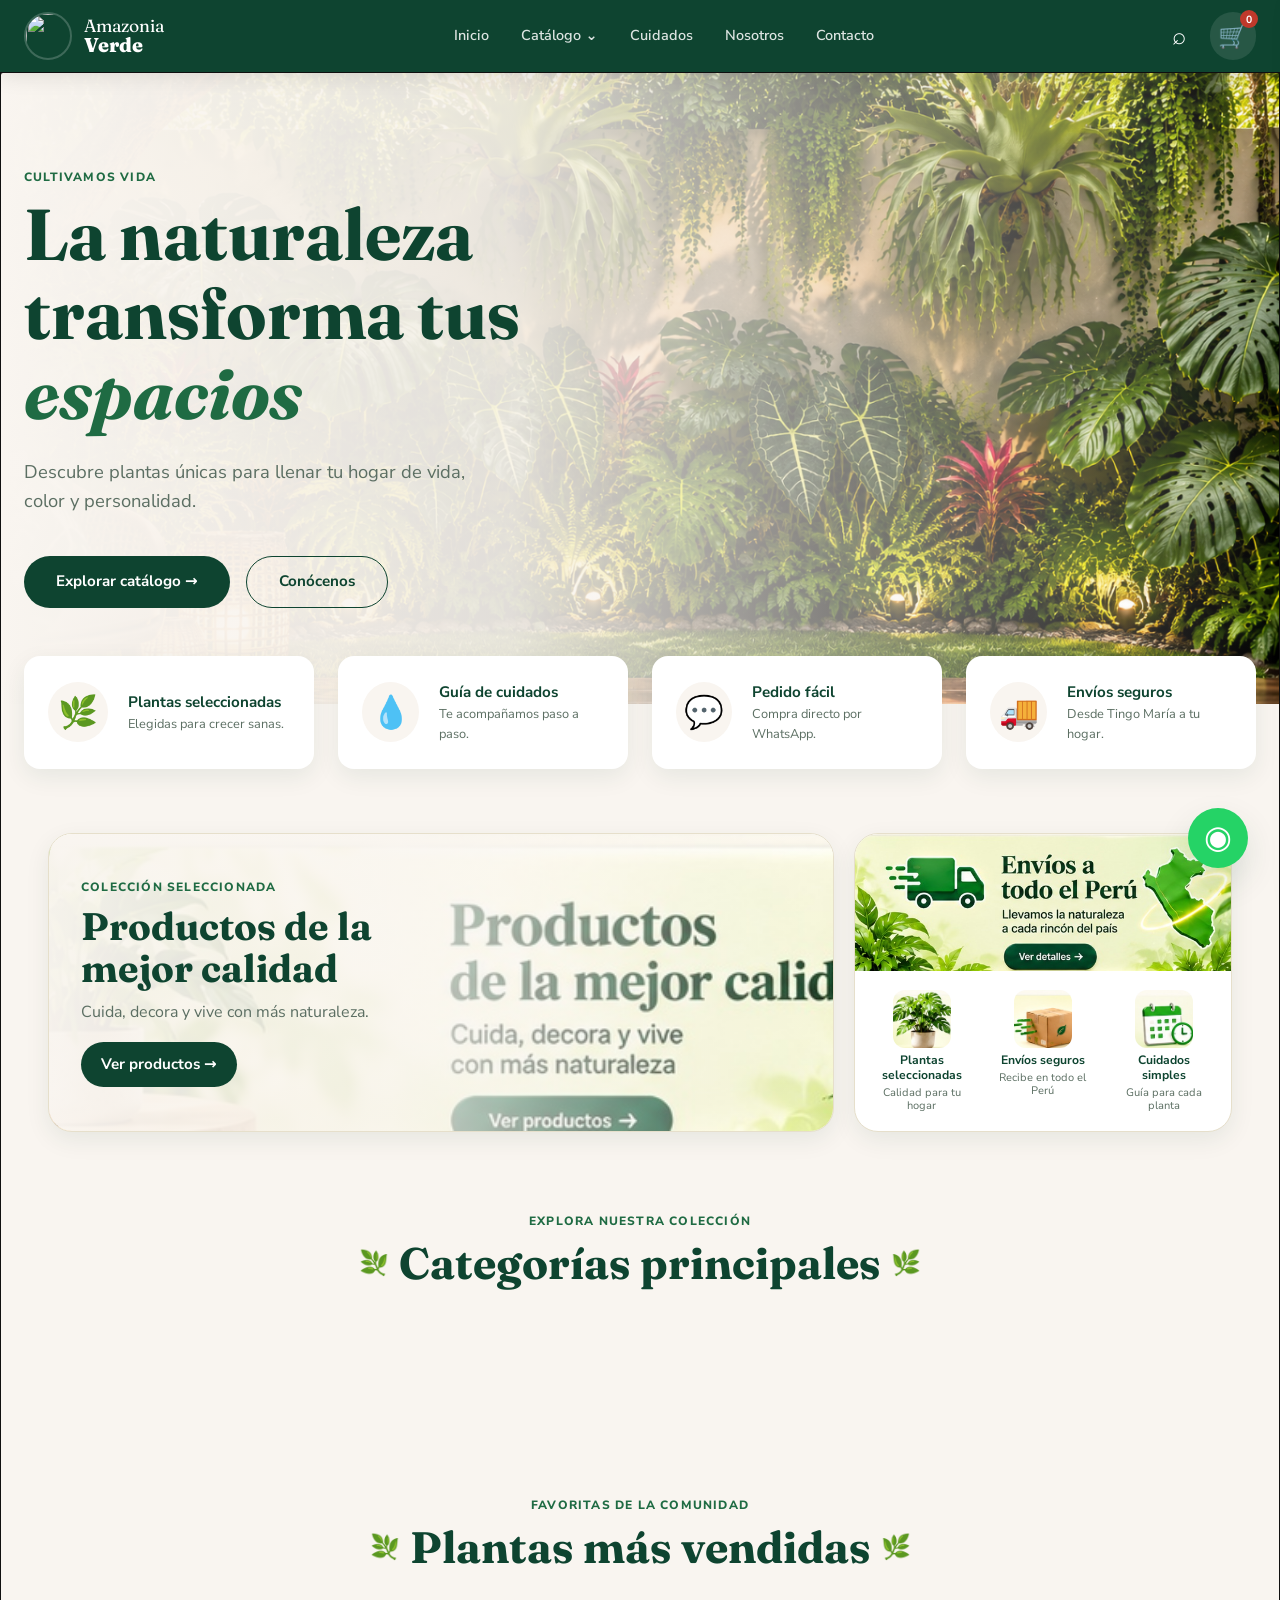
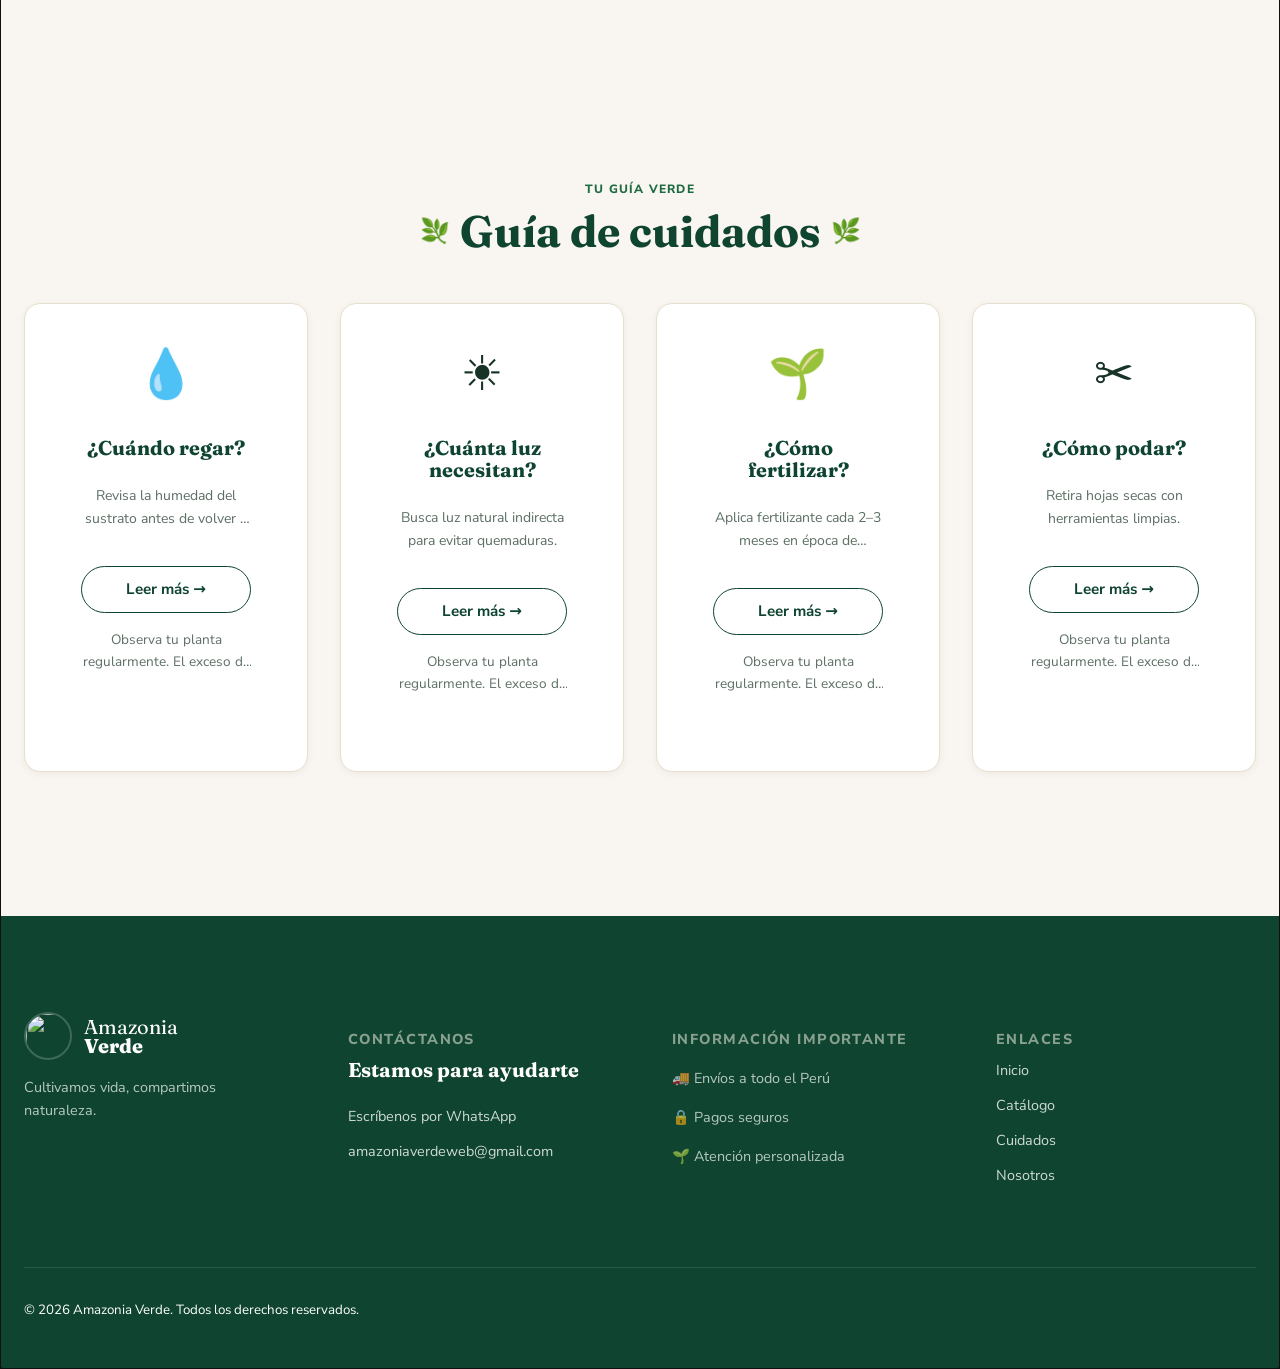
==== commit cee9cf4a: "Actualización final: flujo de checkout completo y sincronización de parche" ====
--- a/index.html
+++ b/index.html
@@ -18,7 +18,7 @@
     <div class="header-actions"><button class="icon-button" id="searchButton" aria-label="Buscar">⌕</button><button class="cart-button" id="btnCarrito" aria-label="Abrir carrito">🛒<b id="contador">0</b></button><button class="menu-button" id="menuButton" aria-label="Abrir menú">☰</button></div>
   </header>
   <main id="app" tabindex="-1"></main>
-  <aside class="cart-drawer" id="panelCarrito" aria-label="Carrito de compras" aria-hidden="true"><div class="drawer-head"><div><small class="eyebrow">Tu selección</small><h2>Tu carrito</h2></div><button id="btnCerrar" class="close-button" aria-label="Cerrar carrito">×</button></div><div id="itemsCarrito" class="cart-items"></div><div class="cart-total"><span>Total</span><strong id="total">S/ 0.00</strong></div><label class="field-label">Tu nombre<input id="nombreCliente" type="text" placeholder="¿Cómo te llamas?"></label><button id="btnPedir" class="button button-primary">Continuar compra →</button><button id="btnContinuarCatalogo" class="button button-light">Continuar comprando</button><button id="btnVaciar" class="button button-light">Vaciar carrito</button></aside>
+  <aside class="cart-drawer" id="panelCarrito" aria-label="Carrito de compras" aria-hidden="true"><div class="drawer-head"><div><small class="eyebrow">Tu selección</small><h2>Tu carrito</h2></div><button id="btnCerrar" class="close-button" aria-label="Cerrar carrito">×</button></div><div id="itemsCarrito" class="cart-items"></div><div class="cart-total"><span>Total</span><strong id="total">S/ 0.00</strong></div><div class="drawer-actions" style="display:grid;gap:0.75rem"><button id="btnPedir" class="button button-primary">Continuar compra →</button><button id="btnContinuarCatalogo" class="button button-light">Continuar comprando</button><button id="btnVaciar" class="button button-light">Vaciar carrito</button></div></aside>
   <div id="drawerBackdrop" class="drawer-backdrop"></div><a class="whatsapp-float" href="https://wa.me/51910388012" target="_blank" rel="noopener" aria-label="Escribir por WhatsApp">◉</a>
   <script src="https://cdn.jsdelivr.net/npm/@supabase/supabase-js@2.49.1"></script><script src="js/config.js"></script><script src="js/data.js"></script><script src="js/supabase.js"></script><script src="js/app.js"></script><script src="js/home_visuals.js"></script><script src="js/cart_page.js"></script><script src="js/order_stock.js"></script>
 </body>
--- a/css/styles.css
+++ b/css/styles.css
@@ -1030,6 +1030,33 @@
 }
 
 /* Promociones visuales de la página principal */
+.home-promos { display: grid; grid-template-columns: 1.35fr .65fr; gap: 1.25rem; margin-top: 4rem; }
+.home-promo-main, .home-promo-side { position: relative; overflow: hidden; border-radius: var(--radius-lg); background: var(--white); box-shadow: var(--shadow-md); border: 1px solid var(--line-color); }
+.home-promo-main { min-height: 270px; display: flex; align-items: center; }
+.home-promo-main > img { position: absolute; inset: 0; width: 100%; height: 100%; object-fit: cover; }
+.home-promo-main::after { content: ''; position: absolute; inset: 0; background: linear-gradient(90deg, rgba(249,245,240,.98) 0%, rgba(249,245,240,.84) 43%, rgba(249,245,240,.08) 100%); }
+.home-promo-copy { position: relative; z-index: 1; width: 52%; padding: 2rem; }
+.home-promo-copy h2 { color: var(--primary-green); font-size: clamp(1.7rem, 3vw, 2.5rem); margin: .35rem 0 .65rem; }
+.home-promo-copy p { color: var(--muted-text); margin: 0 0 1rem; }
+.home-promo-copy .button { padding: .65rem 1.25rem; }
+.home-promo-side > img { width: 100%; aspect-ratio: 2.75 / 1; object-fit: cover; }
+.home-service-grid { display: grid; grid-template-columns: repeat(3, 1fr); gap: .65rem; padding: .75rem; }
+.home-service-grid a { display: flex; flex-direction: column; align-items: center; gap: .35rem; padding: .45rem; text-align: center; border-radius: 12px; color: var(--primary-green); }
+.home-service-grid a:hover { background: #f1f5f2; transform: translateY(-2px); }
+.home-service-grid img { width: 58px; height: 58px; border-radius: 12px; object-fit: cover; }
+.home-service-grid span { display: flex; flex-direction: column; line-height: 1.2; }
+.home-service-grid b { font-size: .76rem; }
+.home-service-grid small { color: var(--muted-text); font-size: .68rem; margin-top: .2rem; }
+@media (max-width: 850px) { .home-promos { grid-template-columns: 1fr; } .home-promo-copy { width: 65%; } }
+@media (max-width: 480px) { .home-promo-copy { width: 85%; padding: 1.35rem; } .home-service-grid { grid-template-columns: 1fr; } .home-service-grid a { flex-direction: row; text-align: left; } }
+
+/* Checkout Page Grid */
+.checkout-grid { display: grid; grid-template-columns: 1fr 380px; gap: 2rem; align-items: start; margin-top: 2rem; }
+.checkout-grid h1 { font-size: 2.5rem; color: var(--primary-green); margin-bottom: 1.5rem; }
+.checkout-grid label { display: block; margin-bottom: 1.2rem; font-weight: 700; color: var(--dark-text); }
+.checkout-grid input, .checkout-grid textarea, .checkout-grid select { display: block; width: 100%; padding: 0.85rem 1rem; margin-top: 0.4rem; border: 1px solid var(--line-color); border-radius: 10px; background-color: #fff; font-family: inherit; }
+.admin-card { background: var(--white); padding: 2rem; border-radius: var(--radius-md); box-shadow: var(--shadow-sm); border: 1px solid var(--line-color); }
+@media (max-width: 900px) { .checkout-grid { grid-template-columns: 1fr; } }
 .home-promos { display: grid; grid-template-columns: 1.35fr .65fr; gap: 1.25rem; margin-top: 4rem; }
 .home-promo-main, .home-promo-side { position: relative; overflow: hidden; border-radius: var(--radius-lg); background: var(--white); box-shadow: var(--shadow-md); border: 1px solid var(--line-color); }
 .home-promo-main { min-height: 270px; display: flex; align-items: center; }
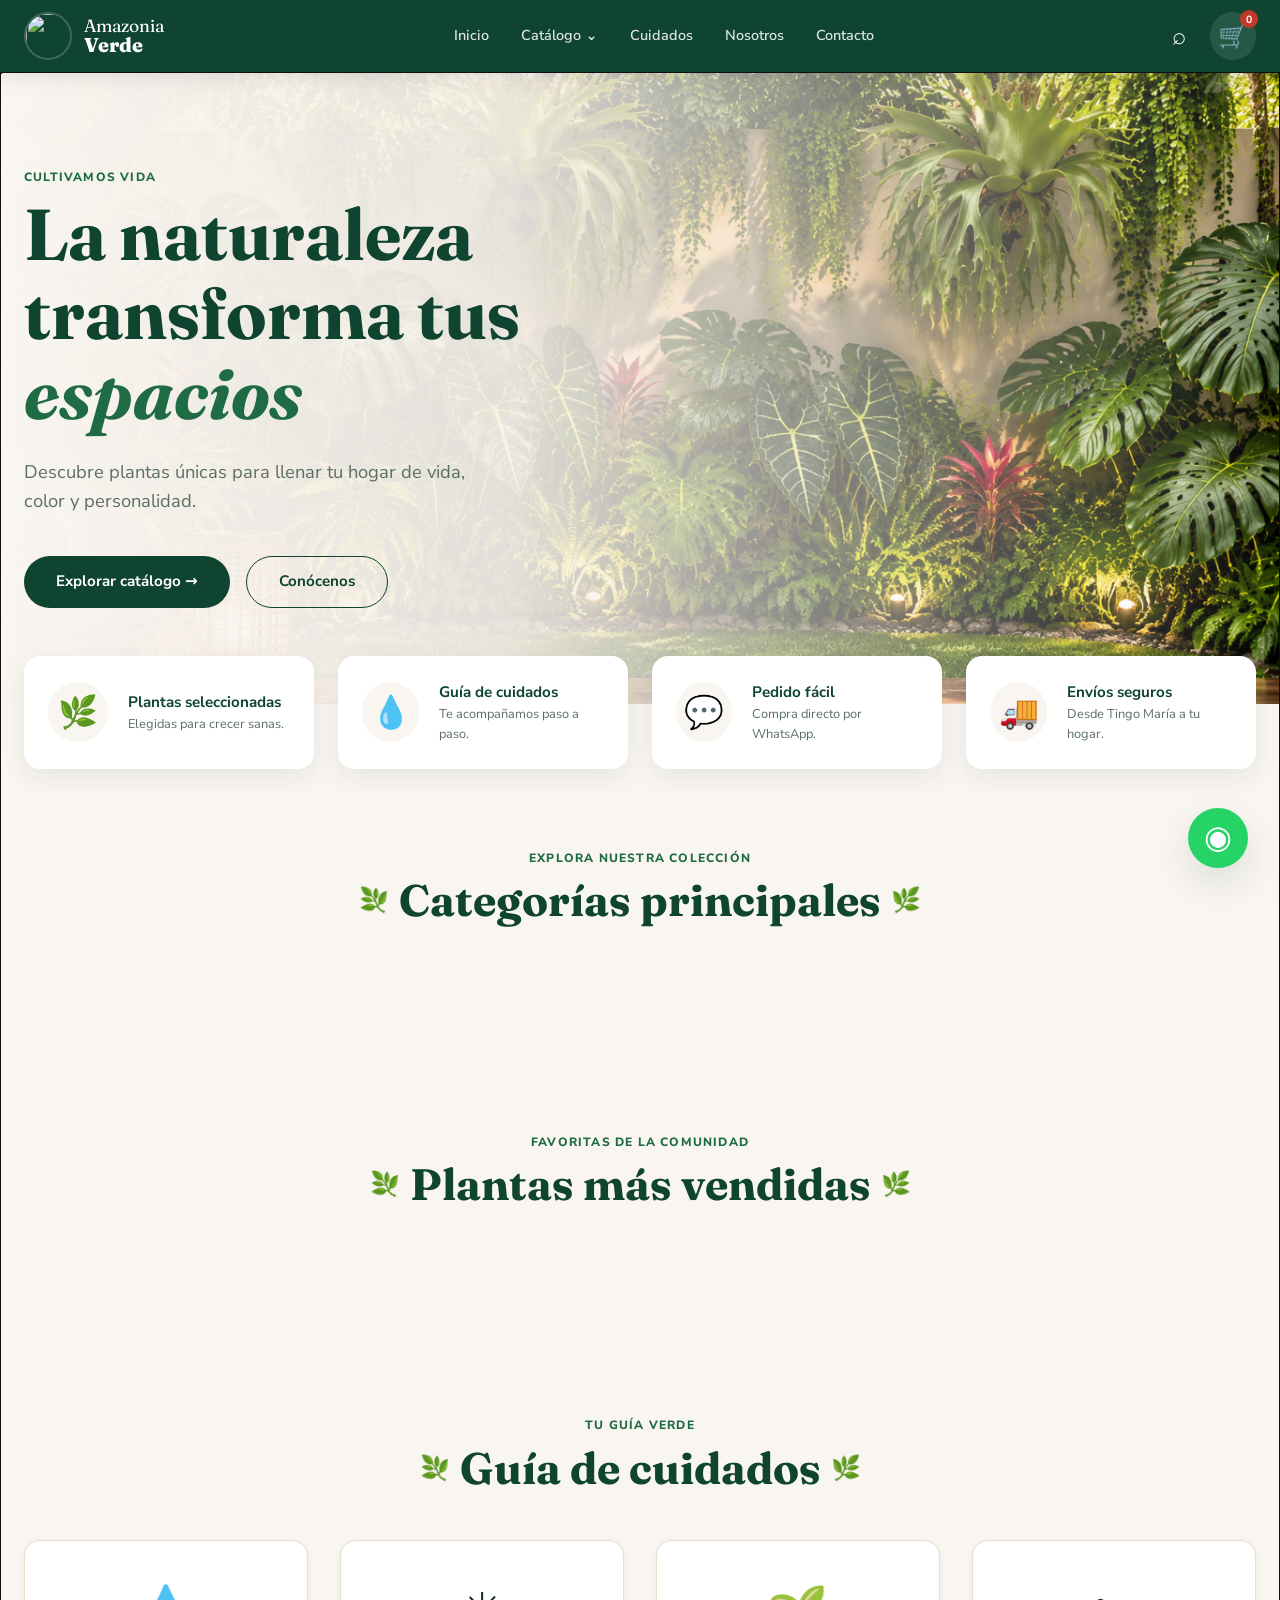
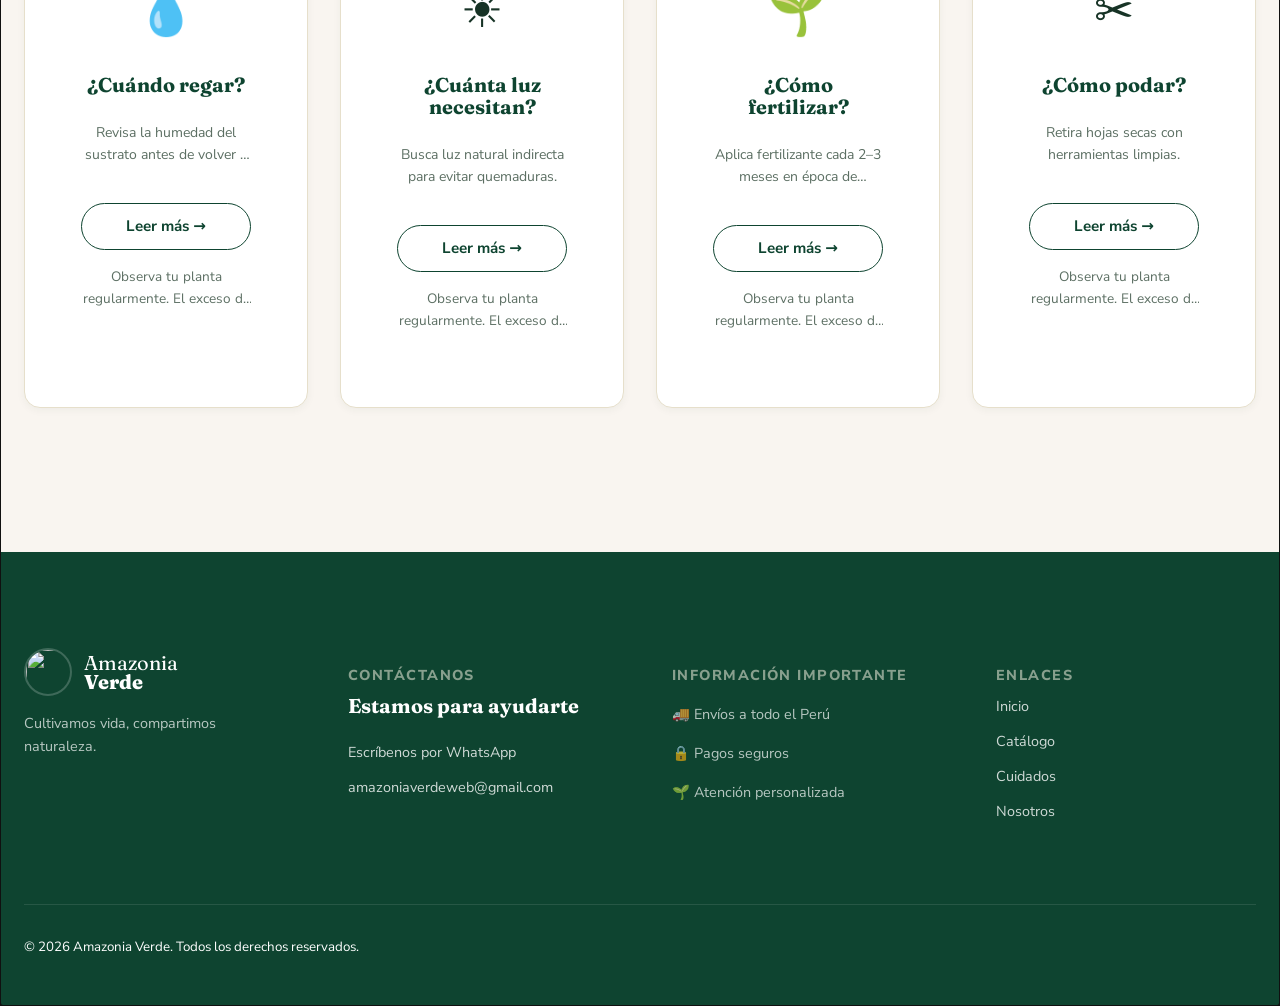
==== commit c2d0e057: "Catalogo por familias, tamanos y precios" ====
--- a/index.html
+++ b/index.html
@@ -10,6 +10,7 @@
   <link rel="preconnect" href="https://fonts.gstatic.com" crossorigin>
   <link href="https://fonts.googleapis.com/css2?family=Fraunces:wght@600;700&family=Nunito+Sans:wght@400;600;700;800&display=swap" rel="stylesheet">
   <link rel="stylesheet" href="css/styles.css">
+  <link rel="stylesheet" href="css/catalogo.css">
 </head>
 <body>
   <header class="site-header">
@@ -18,8 +19,8 @@
     <div class="header-actions"><button class="icon-button" id="searchButton" aria-label="Buscar">⌕</button><button class="cart-button" id="btnCarrito" aria-label="Abrir carrito">🛒<b id="contador">0</b></button><button class="menu-button" id="menuButton" aria-label="Abrir menú">☰</button></div>
   </header>
   <main id="app" tabindex="-1"></main>
-  <aside class="cart-drawer" id="panelCarrito" aria-label="Carrito de compras" aria-hidden="true"><div class="drawer-head"><div><small class="eyebrow">Tu selección</small><h2>Tu carrito</h2></div><button id="btnCerrar" class="close-button" aria-label="Cerrar carrito">×</button></div><div id="itemsCarrito" class="cart-items"></div><div class="cart-total"><span>Total</span><strong id="total">S/ 0.00</strong></div><div class="drawer-actions" style="display:grid;gap:0.75rem"><button id="btnPedir" class="button button-primary">Continuar compra →</button><button id="btnContinuarCatalogo" class="button button-light">Continuar comprando</button><button id="btnVaciar" class="button button-light">Vaciar carrito</button></div></aside>
+  <aside class="cart-drawer" id="panelCarrito" aria-label="Carrito de compras" aria-hidden="true"><div class="drawer-head"><div><small class="eyebrow">Tu selección</small><h2>Tu carrito</h2></div><button id="btnCerrar" class="close-button" aria-label="Cerrar carrito">×</button></div><div id="itemsCarrito" class="cart-items"></div><div class="cart-total"><span>Total</span><strong id="total">S/ 0.00</strong></div><label class="field-label">Tu nombre<input id="nombreCliente" type="text" placeholder="¿Cómo te llamas?"></label><button id="btnPedir" class="button button-whatsapp">Finalizar compra por WhatsApp →</button><button id="btnVaciar" class="button button-light">Vaciar carrito</button></aside>
   <div id="drawerBackdrop" class="drawer-backdrop"></div><a class="whatsapp-float" href="https://wa.me/51910388012" target="_blank" rel="noopener" aria-label="Escribir por WhatsApp">◉</a>
-  <script src="https://cdn.jsdelivr.net/npm/@supabase/supabase-js@2.49.1"></script><script src="js/config.js"></script><script src="js/data.js"></script><script src="js/supabase.js"></script><script src="js/app.js"></script><script src="js/home_visuals.js"></script><script src="js/cart_page.js"></script><script src="js/order_stock.js"></script>
+  <script src="https://cdn.jsdelivr.net/npm/@supabase/supabase-js@2.49.1"></script><script src="js/config.js"></script><script src="js/data.js"></script><script src="js/supabase.js"></script><script src="js/app.js"></script>
 </body>
 </html>
--- a/css/catalogo.css
+++ b/css/catalogo.css
@@ -0,0 +1,12 @@
+/* Familias, tamaños y precios (se carga después de styles.css) */
+.type-chips{display:flex;flex-wrap:wrap;gap:.5rem;margin:0 0 1.2rem}
+.chip{display:inline-flex;gap:.4rem;align-items:center;padding:.45rem .9rem;border-radius:99px;border:1.5px solid #0e4430;color:#0e4430;background:#fff;font-weight:700;font-size:.9rem;text-decoration:none}
+.chip small{opacity:.7}.chip:hover{background:#e3efe0}.chip.active{background:#0e4430;color:#fff}
+.size-chips{display:flex;flex-wrap:wrap;gap:.3rem;margin:.5rem 0}
+.size-chip{font-size:.78rem;padding:.2rem .5rem;border-radius:8px;background:#e3efe0;color:#0e4430;white-space:nowrap}
+.size-chip b{margin-right:.2rem}.size-chip.soon{background:#f1efe6;color:#888}
+.size-list{display:grid;gap:.5rem;margin:1rem 0}
+.size-row{display:grid;grid-template-columns:1fr auto auto;gap:.8rem;align-items:center;background:#fff;border:1px solid #dfe8da;border-radius:12px;padding:.6rem .9rem}
+.size-row small{color:#777;margin-left:.3rem}
+.size-row .button{padding:.45rem 1rem;font-size:.85rem}
+.size-soon{color:#888;font-weight:700;font-size:.85rem}
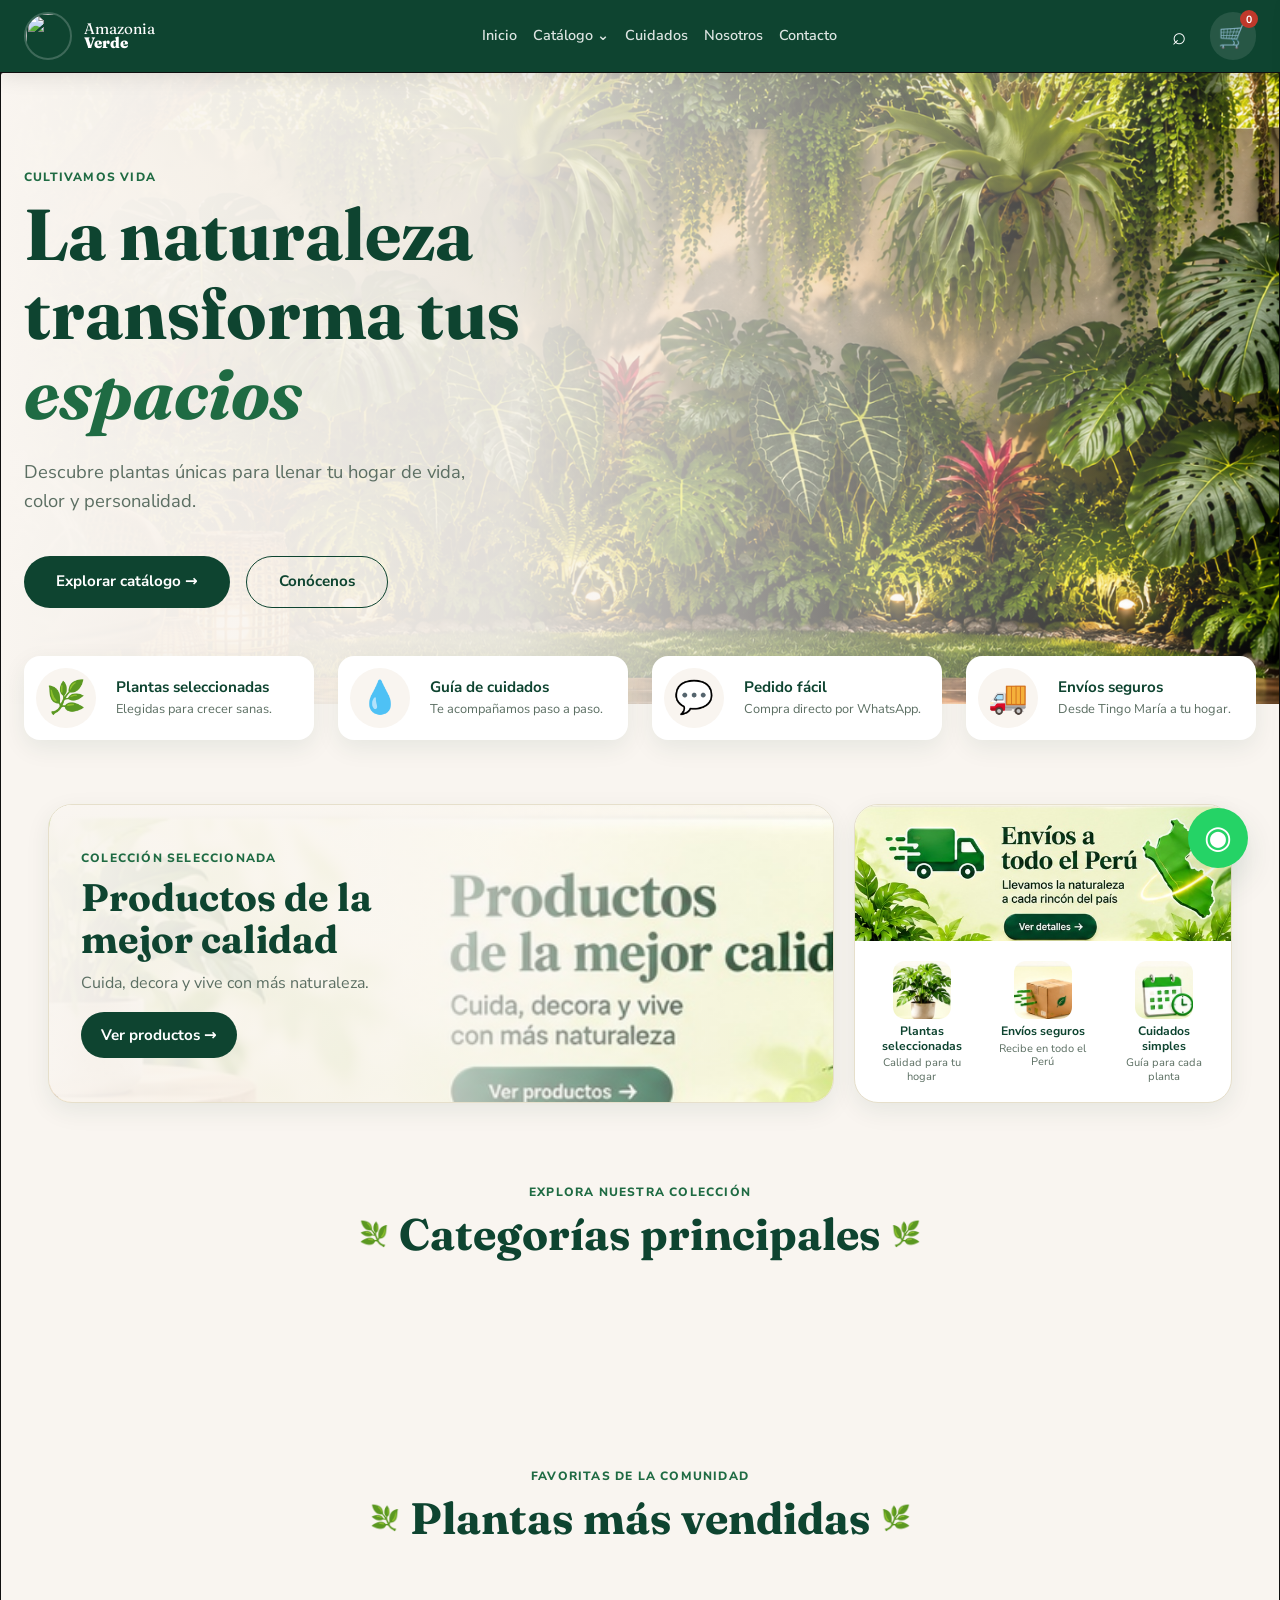
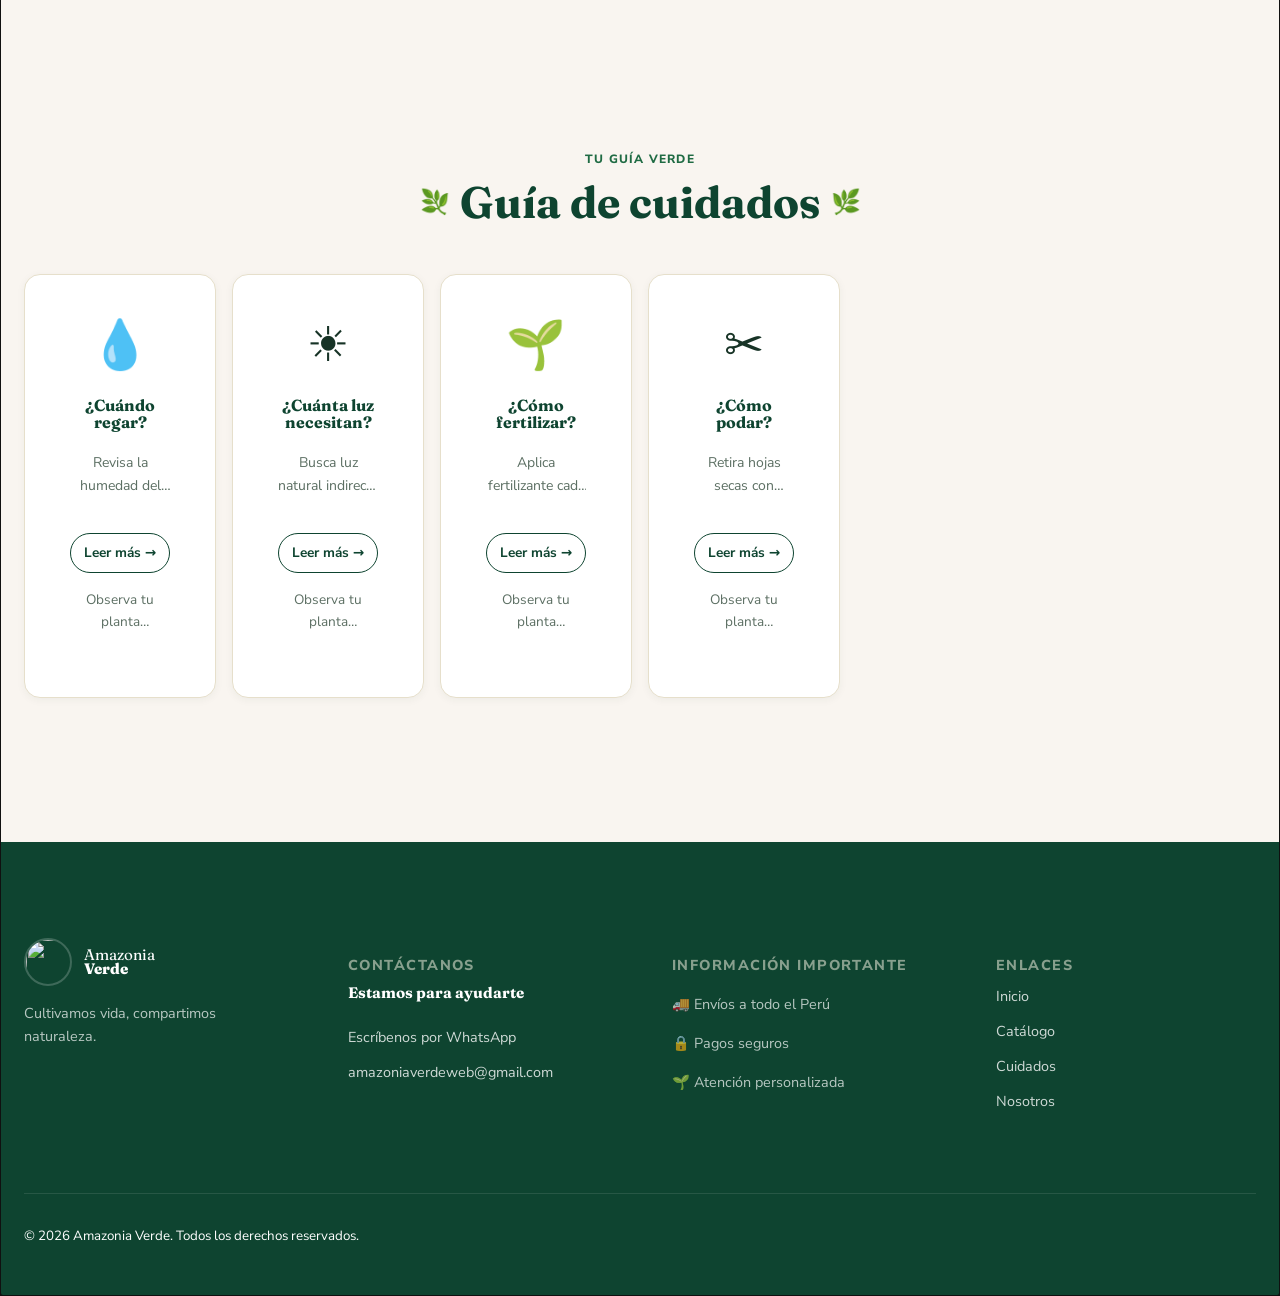
==== commit 9a2b4d07: "Integrar carrito formulario y stock por presentacion" ====
--- a/index.html
+++ b/index.html
@@ -19,8 +19,8 @@
     <div class="header-actions"><button class="icon-button" id="searchButton" aria-label="Buscar">⌕</button><button class="cart-button" id="btnCarrito" aria-label="Abrir carrito">🛒<b id="contador">0</b></button><button class="menu-button" id="menuButton" aria-label="Abrir menú">☰</button></div>
   </header>
   <main id="app" tabindex="-1"></main>
-  <aside class="cart-drawer" id="panelCarrito" aria-label="Carrito de compras" aria-hidden="true"><div class="drawer-head"><div><small class="eyebrow">Tu selección</small><h2>Tu carrito</h2></div><button id="btnCerrar" class="close-button" aria-label="Cerrar carrito">×</button></div><div id="itemsCarrito" class="cart-items"></div><div class="cart-total"><span>Total</span><strong id="total">S/ 0.00</strong></div><label class="field-label">Tu nombre<input id="nombreCliente" type="text" placeholder="¿Cómo te llamas?"></label><button id="btnPedir" class="button button-whatsapp">Finalizar compra por WhatsApp →</button><button id="btnVaciar" class="button button-light">Vaciar carrito</button></aside>
+  <aside class="cart-drawer" id="panelCarrito" aria-label="Carrito de compras" aria-hidden="true"><div class="drawer-head"><div><small class="eyebrow">Tu selección</small><h2>Tu carrito</h2></div><button id="btnCerrar" class="close-button" aria-label="Cerrar carrito">×</button></div><div id="itemsCarrito" class="cart-items"></div><div class="cart-total"><span>Total</span><strong id="total">S/ 0.00</strong></div><label class="field-label">Tu nombre<input id="nombreCliente" type="text" placeholder="¿Cómo te llamas?"></label><button id="btnPedir" class="button button-primary">Continuar compra →</button><button id="btnContinuarCatalogo" class="button button-light">Continuar comprando</button><button id="btnVaciar" class="button button-light">Vaciar carrito</button></aside>
   <div id="drawerBackdrop" class="drawer-backdrop"></div><a class="whatsapp-float" href="https://wa.me/51910388012" target="_blank" rel="noopener" aria-label="Escribir por WhatsApp">◉</a>
-  <script src="https://cdn.jsdelivr.net/npm/@supabase/supabase-js@2.49.1"></script><script src="js/config.js"></script><script src="js/data.js"></script><script src="js/supabase.js"></script><script src="js/app.js"></script>
+  <script src="https://cdn.jsdelivr.net/npm/@supabase/supabase-js@2.49.1"></script><script src="js/config.js"></script><script src="js/data.js"></script><script src="js/supabase.js"></script><script src="js/app.js"></script><script src="js/home_visuals.js"></script><script src="js/cart_page.js"></script><script src="js/order_stock.js"></script>
 </body>
 </html>
--- a/css/styles.css
+++ b/css/styles.css
@@ -114,7 +114,7 @@
   align-items: center;
   gap: 0.75rem;
   font-family: 'Fraunces', serif;
-  font-size: 1.1rem;
+  font-size: 0.95rem;
   line-height: 0.95;
 }
 
@@ -128,12 +128,12 @@
 
 .brand span b {
   font-weight: 800;
-  font-size: 1.25rem;
+  font-size: 0.95rem;
 }
 
 .main-nav {
   display: flex;
-  gap: 2rem;
+  gap: 1rem;
 }
 
 .main-nav a {
@@ -281,7 +281,7 @@
 
 .feature {
   background-color: var(--white);
-  padding: 1.5rem;
+  padding: 0.75rem;
   border-radius: var(--radius-md);
   box-shadow: var(--shadow-md);
   display: flex;
@@ -354,7 +354,7 @@
 .category-grid {
   display: grid;
   grid-template-columns: repeat(auto-fill, minmax(150px, 1fr));
-  gap: 2rem;
+  gap: 1rem;
   justify-items: center;
 }
 
@@ -393,8 +393,8 @@
 /* Product Cards */
 .product-grid {
   display: grid;
-  grid-template-columns: repeat(auto-fill, minmax(260px, 1fr));
-  gap: 2rem;
+  grid-template-columns: repeat(auto-fill, minmax(180px, 1fr));
+  gap: 1rem;
 }
 
 .product-card {
@@ -415,7 +415,7 @@
 }
 
 .product-image {
-  aspect-ratio: 1;
+  aspect-ratio: 16/14;
   overflow: hidden;
   background-color: #f1f5f2;
 }
@@ -432,7 +432,7 @@
 }
 
 .product-body {
-  padding: 1.5rem;
+  padding: 0.75rem;
   flex-grow: 1;
   display: flex;
   flex-direction: column;
@@ -448,7 +448,7 @@
 }
 
 .product-body h3 {
-  font-size: 1.25rem;
+  font-size: 0.95rem;
   color: var(--primary-green);
   margin-bottom: 0.75rem;
 }
@@ -634,7 +634,7 @@
 
 .care-box {
   background-color: var(--white);
-  padding: 1.5rem;
+  padding: 0.75rem;
   border-radius: var(--radius-md);
   margin-bottom: 2rem;
   display: grid;
@@ -683,7 +683,7 @@
   width: 100%;
   margin-bottom: 1rem;
   padding: 1.2rem;
-  font-size: 1.1rem;
+  font-size: 0.95rem;
 }
 
 /* Footer */
@@ -701,7 +701,7 @@
 }
 
 .footer .brand span {
-  font-size: 1.25rem;
+  font-size: 0.95rem;
 }
 
 .footer p {
@@ -716,7 +716,7 @@
 
 .footer h3 {
   font-family: 'Fraunces', serif;
-  font-size: 1.25rem;
+  font-size: 0.95rem;
   margin-bottom: 1.5rem;
 }
 
@@ -1051,7 +1051,7 @@
 @media (max-width: 480px) { .home-promo-copy { width: 85%; padding: 1.35rem; } .home-service-grid { grid-template-columns: 1fr; } .home-service-grid a { flex-direction: row; text-align: left; } }
 
 /* Checkout Page Grid */
-.checkout-grid { display: grid; grid-template-columns: 1fr 380px; gap: 2rem; align-items: start; margin-top: 2rem; }
+.checkout-grid { display: grid; grid-template-columns: 1fr 380px; gap: 1rem; align-items: start; margin-top: 2rem; }
 .checkout-grid h1 { font-size: 2.5rem; color: var(--primary-green); margin-bottom: 1.5rem; }
 .checkout-grid label { display: block; margin-bottom: 1.2rem; font-weight: 700; color: var(--dark-text); }
 .checkout-grid input, .checkout-grid textarea, .checkout-grid select { display: block; width: 100%; padding: 0.85rem 1rem; margin-top: 0.4rem; border: 1px solid var(--line-color); border-radius: 10px; background-color: #fff; font-family: inherit; }
@@ -1092,7 +1092,7 @@
 .cart-page-remove:hover { border-color: var(--secondary-green); color: var(--secondary-green); }
 .cart-page-actions { padding-top: 1.25rem; }
 .cart-page-actions .button { padding: .75rem 1.35rem; }
-.cart-page-bottom { display: flex; justify-content: flex-end; align-items: center; gap: 2rem; margin-top: 2rem; padding-top: 3rem; }
+.cart-page-bottom { display: flex; justify-content: flex-end; align-items: center; gap: 1rem; margin-top: 2rem; padding-top: 3rem; }
 .cart-page-bottom > strong { color: #111a13; font-size: 1.7rem; }
 .cart-page-bottom .button { min-width: 330px; padding: 1rem 1.5rem; }
 .cart-page-empty { padding: 3rem 0; text-align: center; }
--- a/css/catalogo.css
+++ b/css/catalogo.css
@@ -10,3 +10,14 @@
 .size-row small{color:#777;margin-left:.3rem}
 .size-row .button{padding:.45rem 1rem;font-size:.85rem}
 .size-soon{color:#888;font-weight:700;font-size:.85rem}
+
+/* Ajustes catálogo */
+.catalog-grid { display: grid; grid-template-columns: repeat(auto-fill, minmax(180px, 1fr)); gap: 1rem; }
+.product-card { font-size: 0.9rem; }
+.product-image { aspect-ratio: 1/1; }
+.product-body { padding: 0.8rem; }
+.product-body h3 { font-size: 1rem; margin-bottom: 0.4rem; }
+.product-meta { font-size: 0.9rem; }
+.price { font-size: 1.1rem; }
+.product-card .button { font-size: 0.85rem; padding: 0.5rem; }
+@media (max-width: 600px) { .catalog-grid { grid-template-columns: repeat(2, 1fr); gap: 0.8rem; } }
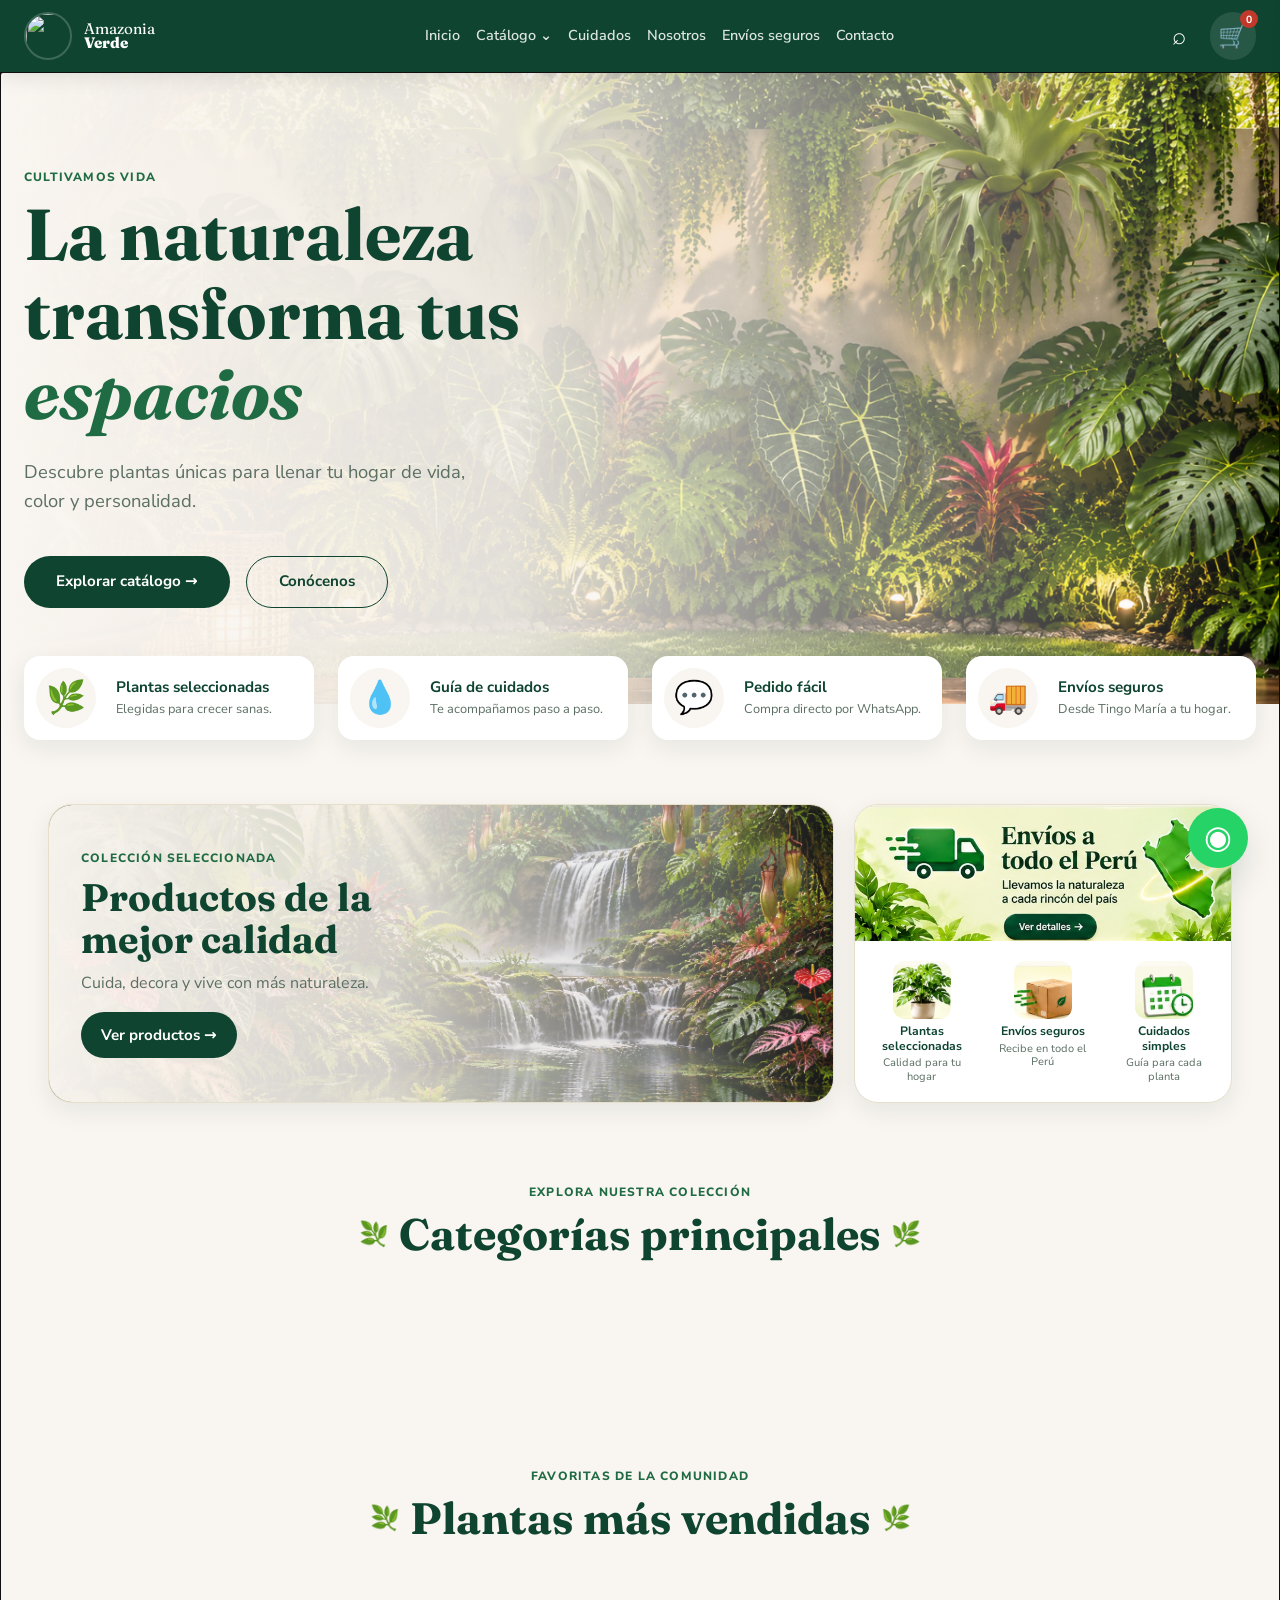
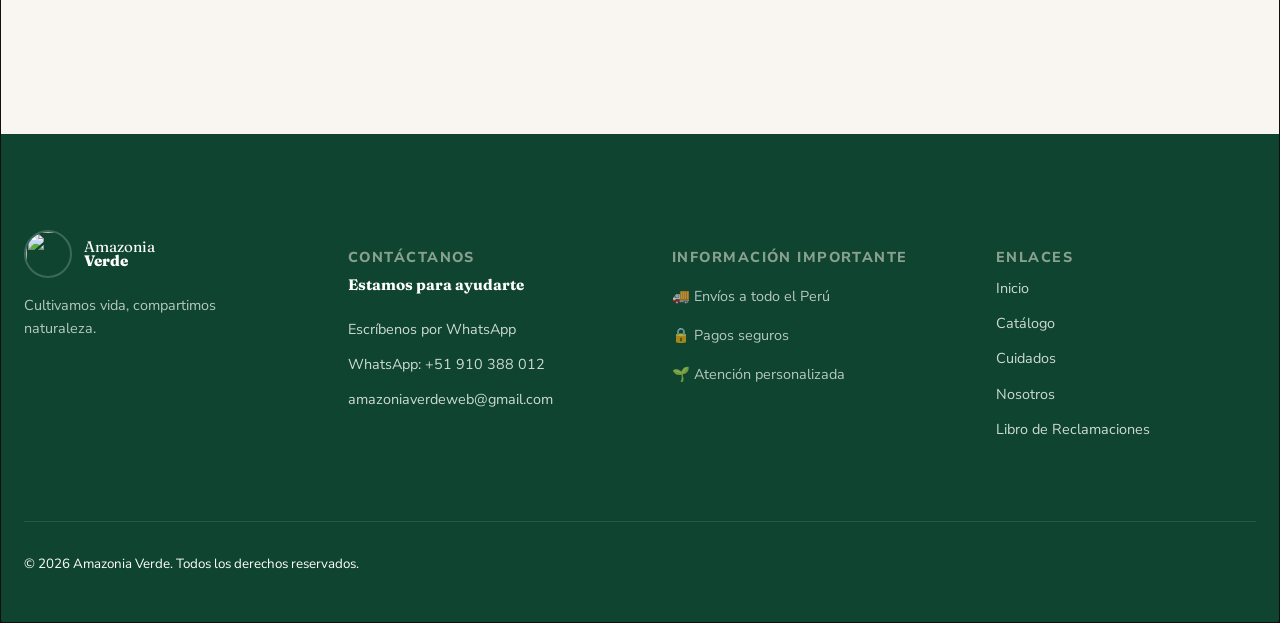
==== commit 95c142e1: "Mejorar envios y guia de cuidados" ====
--- a/index.html
+++ b/index.html
@@ -15,11 +15,11 @@
 <body>
   <header class="site-header">
     <a class="brand" href="#inicio" aria-label="Amazonia Verde, inicio"><img src="img/logo-amazonia-verde.jpg" alt="" class="brand-logo"><span>Amazonia<br><b>Verde</b></span></a>
-    <nav class="main-nav" id="mainNav" aria-label="Navegación principal"><a href="#inicio">Inicio</a><a href="#catalogo">Catálogo <span>⌄</span></a><a href="#cuidados">Cuidados</a><a href="#nosotros">Nosotros</a><a href="#contacto">Contacto</a></nav>
+    <nav class="main-nav" id="mainNav" aria-label="Navegación principal"><a href="#inicio">Inicio</a><a href="#catalogo">Catálogo <span>⌄</span></a><a href="#cuidados">Cuidados</a><a href="#nosotros">Nosotros</a><a href="#envios">Env&iacute;os seguros</a><a href="#contacto">Contacto</a></nav>
     <div class="header-actions"><button class="icon-button" id="searchButton" aria-label="Buscar">⌕</button><button class="cart-button" id="btnCarrito" aria-label="Abrir carrito">🛒<b id="contador">0</b></button><button class="menu-button" id="menuButton" aria-label="Abrir menú">☰</button></div>
   </header>
   <main id="app" tabindex="-1"></main>
-  <aside class="cart-drawer" id="panelCarrito" aria-label="Carrito de compras" aria-hidden="true"><div class="drawer-head"><div><small class="eyebrow">Tu selección</small><h2>Tu carrito</h2></div><button id="btnCerrar" class="close-button" aria-label="Cerrar carrito">×</button></div><div id="itemsCarrito" class="cart-items"></div><div class="cart-total"><span>Total</span><strong id="total">S/ 0.00</strong></div><label class="field-label">Tu nombre<input id="nombreCliente" type="text" placeholder="¿Cómo te llamas?"></label><button id="btnPedir" class="button button-primary">Continuar compra →</button><button id="btnContinuarCatalogo" class="button button-light">Continuar comprando</button><button id="btnVaciar" class="button button-light">Vaciar carrito</button></aside>
+  <aside class="cart-drawer" id="panelCarrito" aria-label="Carrito de compras" aria-hidden="true"><div class="drawer-head"><div><small class="eyebrow">Tu selección</small><h2>Tu carrito</h2></div><button id="btnCerrar" class="close-button" aria-label="Cerrar carrito">×</button></div><div id="itemsCarrito" class="cart-items"></div><div class="cart-total"><span>Total</span><strong id="total">S/ 0.00</strong></div><button id="btnPedir" class="button button-primary">Continuar compra →</button><button id="btnContinuarCatalogo" class="button button-light">Continuar comprando</button><button id="btnVaciar" class="button button-light">Vaciar carrito</button></aside>
   <div id="drawerBackdrop" class="drawer-backdrop"></div><a class="whatsapp-float" href="https://wa.me/51910388012" target="_blank" rel="noopener" aria-label="Escribir por WhatsApp">◉</a>
   <script src="https://cdn.jsdelivr.net/npm/@supabase/supabase-js@2.49.1"></script><script src="js/config.js"></script><script src="js/data.js"></script><script src="js/supabase.js"></script><script src="js/app.js"></script><script src="js/home_visuals.js"></script><script src="js/cart_page.js"></script><script src="js/order_stock.js"></script>
 </body>
--- a/css/styles.css
+++ b/css/styles.css
@@ -352,39 +352,53 @@
 
 /* Category Grid */
 .category-grid {
-  display: grid;
-  grid-template-columns: repeat(auto-fill, minmax(150px, 1fr));
-  gap: 1rem;
-  justify-items: center;
+  display: flex;
+  flex-wrap: wrap;
+  justify-content: center;
+  gap: 2rem;
 }
 
 .category-card {
-  text-align: center;
-  max-width: 140px;
+  position: relative;
+  display: block;
+  width: min(100%, 340px);
+  aspect-ratio: 1;
+  overflow: hidden;
+  border: 4px solid #fff;
+  border-radius: 26px;
+  background: #dce9dc;
+  box-shadow: var(--shadow-md);
+  text-align: left;
+  text-decoration: none;
+  transition: transform .25s ease, box-shadow .25s ease;
 }
 
 .category-card img {
-  width: 120px;
-  height: 120px;
-  border-radius: 50%;
+  display: block;
+  width: 100%;
+  height: 100%;
   object-fit: cover;
-  margin-bottom: 1rem;
-  border: 4px solid var(--white);
-  box-shadow: var(--shadow-md);
-  transition: var(--transition);
-}
-
-.category-card:hover img {
-  transform: scale(1.05) rotate(5deg);
+  margin: 0;
+  border: 0;
+  border-radius: 0;
+  transition: transform .45s ease;
+}
+
+.category-card:hover {
+  transform: translateY(-6px);
   box-shadow: var(--shadow-lg);
-  border-color: var(--accent-green);
-}
-
-.category-card h3 {
-  font-size: 1rem;
-  color: var(--primary-green);
-  margin-bottom: 0.25rem;
-}
+}
+
+.category-card:hover img { transform: scale(1.06); }
+
+.category-card-title {
+  position: absolute;
+  inset: auto 0 0;
+  padding: 3.5rem 1.25rem 1.25rem;
+  background: linear-gradient(transparent, rgba(5, 35, 23, .86));
+}
+
+.category-card h3 { margin: 0; color: #fff; font-size: 1.65rem; text-shadow: 0 1px 4px rgba(0,0,0,.35); }
 
 .category-card small {
   display: none; /* Keep it clean like mockup */
@@ -395,6 +409,11 @@
   display: grid;
   grid-template-columns: repeat(auto-fill, minmax(180px, 1fr));
   gap: 1rem;
+}
+
+.home-best-sellers .product-grid {
+  grid-template-columns: repeat(auto-fit, minmax(180px, 250px));
+  justify-content: center;
 }
 
 .product-card {
@@ -504,6 +523,24 @@
   border-radius: var(--radius-lg);
   margin-top: 1rem;
 }
+
+.banner-carnivoras {
+  background: linear-gradient(90deg, rgba(7, 35, 24, .38), rgba(7, 35, 24, .18)), url('../img/fondos/pantano-carnivoras.png') center 52% / cover;
+}
+
+.banner-carnivoras .eyebrow { color: #d9f0d7; }
+
+.banner-catalogo {
+  background: linear-gradient(90deg, rgba(7, 35, 24, .48), rgba(7, 35, 24, .24)), url('../img/fondos/sendero-tropical.png') center 52% / cover;
+}
+
+.banner-catalogo .eyebrow { color: #d9f0d7; }
+
+.banner-ornamentales {
+  background: linear-gradient(90deg, rgba(7, 35, 24, .42), rgba(7, 35, 24, .18)), url('../img/fondos/jardin-ornamentales.png') center 52% / cover;
+}
+
+.banner-ornamentales .eyebrow { color: #d9f0d7; }
 
 .banner h2 {
   font-size: 3rem;
@@ -586,15 +623,19 @@
 /* Detail Page */
 .detail-layout {
   display: grid;
-  grid-template-columns: 80px 1.2fr 1fr;
+  grid-template-columns: minmax(0, 1.1fr) minmax(0, 1fr);
   gap: 2.5rem;
   margin-top: 3rem;
 }
 
+.detail-gallery { min-width: 0; }
+
 .thumbs {
   display: flex;
-  flex-direction: column;
-  gap: 1rem;
+  flex-direction: row;
+  gap: .65rem;
+  margin-top: .8rem;
+  overflow-x: auto;
 }
 
 .thumbs img {
@@ -609,16 +650,60 @@
 }
 
 .detail-main-image {
+  aspect-ratio: 5 / 6;
   border-radius: var(--radius-lg);
   overflow: hidden;
   box-shadow: var(--shadow-md);
+  background: #f4f8f4;
 }
 
 .detail-main-image img {
+  display: block;
   width: 100%;
   height: 100%;
   object-fit: cover;
 }
+
+.detail-thumb {
+  flex: 0 0 76px;
+  width: 76px;
+  height: 76px;
+  padding: 3px;
+  border: 2px solid transparent;
+  border-radius: 12px;
+  background: #fff;
+  cursor: pointer;
+  overflow: hidden;
+}
+
+.detail-thumb img { width: 100%; height: 100%; object-fit: cover; border-radius: 8px; }
+.detail-thumb:hover, .detail-thumb.active { border-color: var(--primary-green); }
+.detail-thumb:focus-visible { outline: 3px solid #b8e2c6; outline-offset: 2px; }
+
+.plant-description {
+  grid-column: 1 / -1;
+  margin-top: 1rem;
+  border: 1px solid var(--line-color);
+  border-radius: var(--radius-md);
+  background: #fff;
+  overflow: hidden;
+}
+
+.plant-description summary {
+  padding: 1rem 1.25rem;
+  border-bottom: 2px solid var(--primary-green);
+  color: var(--primary-green);
+  font-size: 1.35rem;
+  font-weight: 700;
+  cursor: pointer;
+  list-style-position: inside;
+}
+
+.plant-description-body { padding: 1.1rem 1.25rem 1.35rem; line-height: 1.65; }
+.plant-description-body p { margin: 0 0 1rem; }
+.plant-description-body p:last-child { margin-bottom: 0; }
+.plant-description-body ul { margin: .4rem 0 1rem; padding-left: 1.6rem; }
+.plant-description-body li { padding: .12rem 0; }
 
 .detail-info h1 {
   font-size: 3.5rem;
@@ -1026,6 +1111,11 @@
 
   .product-grid {
     grid-template-columns: 1fr;
+  }
+
+  .home-best-sellers .product-grid {
+    grid-template-columns: minmax(0, 250px);
+    justify-content: center;
   }
 }
 
@@ -1098,3 +1188,34 @@
 .cart-page-empty { padding: 3rem 0; text-align: center; }
 .cart-page-empty h2 { color: var(--primary-green); }
 @media (max-width: 700px) { .cart-page { padding-top: 2.5rem; } .cart-page h1 { margin-bottom: 2rem; } .cart-page-bottom { flex-direction: column; align-items: stretch; gap: 1rem; } .cart-page-bottom .button { min-width: 0; } }
+
+/* Politica de envios y libro de reclamaciones */
+.shipping-hero{display:grid;grid-template-columns:1fr 1.15fr;gap:2rem;align-items:center;padding-top:3rem;padding-bottom:2rem}
+.shipping-hero h1{font-size:clamp(2.4rem,5vw,4rem);color:var(--primary-green);margin:.7rem 0 1rem}
+.shipping-hero p{font-size:1.1rem;color:var(--muted-text);margin-bottom:1.5rem}
+.shipping-hero img{width:100%;height:auto;aspect-ratio:1/1;object-fit:contain;border-radius:24px;box-shadow:var(--shadow-md)}
+.shipping-info-grid{display:grid;grid-template-columns:repeat(auto-fit,minmax(235px,1fr));gap:1rem}
+.shipping-info-card,.shipping-requirements{background:#fff;border:1px solid var(--line-color);border-radius:18px;padding:1.4rem;box-shadow:var(--shadow-sm)}
+.shipping-info-card>span{font-size:1.8rem}.shipping-info-card h3,.shipping-requirements h3{color:var(--primary-green);margin:.6rem 0}.shipping-info-card p,.shipping-requirements p{color:var(--muted-text);line-height:1.65;margin-bottom:0}
+.shipping-requirements{margin-top:1rem;background:#f2f7ef}
+.complaints-section{display:grid;grid-template-columns:.8fr 1.2fr;gap:2rem;align-items:start;padding-top:3rem}
+.complaints-intro h2{font-size:clamp(2rem,4vw,3rem);color:var(--primary-green);margin:.7rem 0 1rem}
+.complaints-intro>p{color:var(--muted-text);line-height:1.7}.provider-details{padding:1rem;background:#fff;border-radius:14px;border:1px solid var(--line-color)}
+.complaints-form{padding:1.6rem;background:#fff;border:1px solid var(--line-color);border-radius:20px;box-shadow:var(--shadow-sm)}
+.complaints-form h3{color:var(--primary-green);margin-bottom:1rem}.complaints-fields{display:grid;grid-template-columns:1fr 1fr;gap:.9rem}
+.complaints-form label{display:grid;gap:.35rem;font-weight:700;color:var(--dark-text)}
+.complaints-form input,.complaints-form select,.complaints-form textarea{width:100%;padding:.75rem .85rem;border:1px solid var(--line-color);border-radius:10px;background:#fff;color:var(--dark-text);font:inherit}
+.complaints-form textarea{resize:vertical}.complaints-form .complaints-wide{grid-column:1/-1}.complaints-form .complaints-consent{display:flex;align-items:flex-start;gap:.6rem;margin:1rem 0;font-size:.9rem}.complaints-consent input{width:auto;margin-top:.3rem}
+.complaints-form>small{display:block;color:var(--muted-text);line-height:1.5;margin-top:.8rem}.complaints-form .form-note{margin:.8rem 0;color:var(--primary-green);font-weight:700}
+.complaints-form button:disabled{opacity:.65;cursor:wait}
+@media(max-width:800px){.shipping-hero,.complaints-section{grid-template-columns:1fr}.shipping-hero img{height:auto}.complaints-section{gap:1rem}}
+@media(max-width:520px){.complaints-fields{grid-template-columns:1fr}.complaints-form .complaints-wide{grid-column:auto}.shipping-hero{padding-top:2rem}}
+
+/* Contacto directo: WhatsApp y correo */
+.contact-only{min-height:65vh;padding-top:5rem}
+.contact-only .section-heading{margin-bottom:2.5rem}
+.contact-only-grid{display:grid;grid-template-columns:repeat(2,minmax(240px,380px));justify-content:center;gap:1.25rem}
+.contact-only-card{display:flex;flex-direction:column;align-items:center;gap:.6rem;padding:2rem 1.5rem;text-align:center;background:#fff;border:1px solid var(--line-color);border-radius:22px;box-shadow:var(--shadow-sm);color:var(--primary-green);transition:var(--transition)}
+.contact-only-card:hover{transform:translateY(-4px);box-shadow:var(--shadow-md)}
+.contact-only-card>span{font-size:2.4rem}.contact-only-card small{letter-spacing:.1em;color:var(--muted-text);font-weight:800}.contact-only-card strong{font-size:1.2rem;overflow-wrap:anywhere}.contact-only-card em{font-style:normal;font-weight:700;color:var(--secondary-green)}
+@media(max-width:600px){.contact-only-grid{grid-template-columns:1fr}.contact-only{padding-top:3rem}}
--- a/css/catalogo.css
+++ b/css/catalogo.css
@@ -11,8 +11,19 @@
 .size-row .button{padding:.45rem 1rem;font-size:.85rem}
 .size-soon{color:#888;font-weight:700;font-size:.85rem}
 
+.category-care{margin-top:5rem}
+.category-care .section-heading{margin-bottom:2rem}
+.category-care .section-heading p{color:var(--muted-text);margin-top:.7rem}
+.care-guide-grid{display:grid;grid-template-columns:repeat(auto-fit,minmax(220px,1fr));gap:1rem}
+.care-guide-card{padding:1.4rem;background:#fff;border:1px solid var(--line-color);border-radius:18px;box-shadow:var(--shadow-sm)}
+.care-guide-card>span{font-size:2rem}
+.care-guide-card h3{margin:.75rem 0;color:var(--primary-green)}
+.care-guide-card details{margin-top:1rem;padding-top:.8rem;border-top:1px solid var(--line-color)}
+.care-guide-card summary{color:var(--secondary-green);font-weight:700;cursor:pointer}
+.care-guide-card details p{margin:.7rem 0 0;color:var(--muted-text);line-height:1.6}
+
 /* Ajustes catálogo */
-.catalog-grid { display: grid; grid-template-columns: repeat(auto-fill, minmax(180px, 1fr)); gap: 1rem; }
+.catalog-grid { display: grid; grid-template-columns: repeat(auto-fill, minmax(180px, 1fr)); gap: 1rem; align-content: start; align-items: start; }
 .product-card { font-size: 0.9rem; }
 .product-image { aspect-ratio: 1/1; }
 .product-body { padding: 0.8rem; }
@@ -21,3 +32,10 @@
 .price { font-size: 1.1rem; }
 .product-card .button { font-size: 0.85rem; padding: 0.5rem; }
 @media (max-width: 600px) { .catalog-grid { grid-template-columns: repeat(2, 1fr); gap: 0.8rem; } }
+
+/* Fotograf�as para la gu�a de cuidados de Ornamentales */
+.care-guide-card{padding:0;overflow:hidden}
+.care-guide-image{display:block;width:100%;height:145px;object-fit:cover}
+.care-guide-content{padding:1.2rem 1.4rem 1.4rem}
+.care-guide-content>span{font-size:2rem}
+@media(max-width:600px){.care-guide-image{height:125px}}
